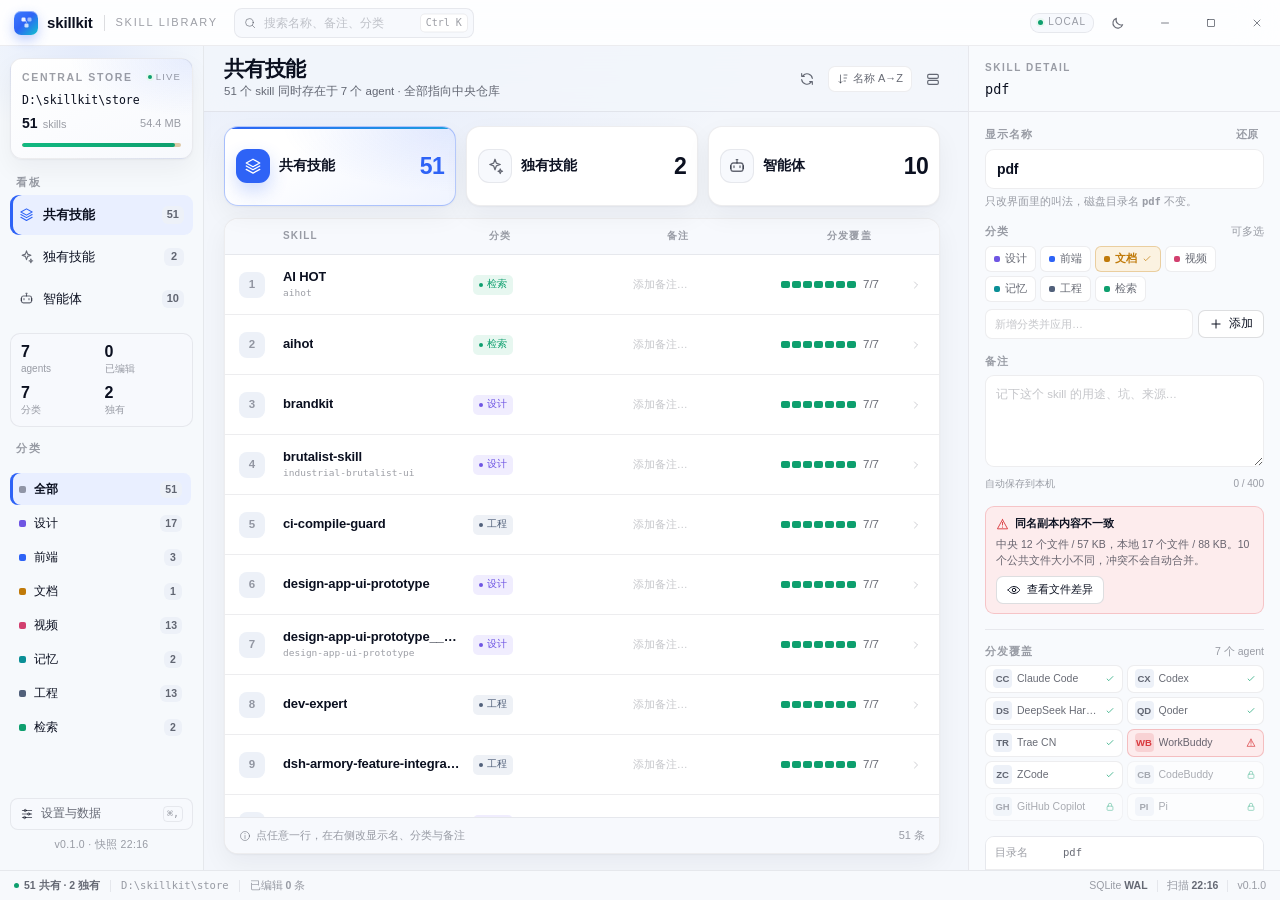
==== ui/index.html @ 488d6579 "feat: initial import of skillkit source (kit backend + ui frontend)" ====
<!doctype html>
<html lang="zh-CN">
<head>
<meta charset="utf-8">
<meta name="viewport" content="width=device-width, initial-scale=1">
<meta name="color-scheme" content="light dark">
<title>skillkit · Skill Library</title>
<script>
/* 桌面端 URL 会带 v=<资源 mtime>：样式和脚本都带上同一版本号，
   否则 WebView2 会继续使用缓存里的旧 app.js / styles.css。file:// 原型没有 v，按原路径加载。 */
(function () {
  var m = /[?&]v=([^&?]+)/.exec(location.search);
  var v = m ? '?v=' + m[1] : '';
  document.write('<link rel="stylesheet" href="styles.css' + v + '">');
})();
</script>
</head>
<body data-view="shared">

<div class="stage">
  <div class="window" id="app-window">
    <div class="grips" aria-hidden="true">
      <span class="grip g-n" data-resize="n"></span>
      <span class="grip g-s" data-resize="s"></span>
      <span class="grip g-e" data-resize="e"></span>
      <span class="grip g-w" data-resize="w"></span>
      <span class="grip g-ne" data-resize="ne"></span>
      <span class="grip g-nw" data-resize="nw"></span>
      <span class="grip g-se" data-resize="se"></span>
      <span class="grip g-sw" data-resize="sw"></span>
    </div>

    <!-- ==================================================== titlebar -->
    <header class="titlebar">
      <div class="brand">
        <div class="logo" aria-hidden="true">
          <svg viewBox="0 0 24 24">
            <rect x="4" y="4" width="6.5" height="6.5" rx="2" fill="#fff" fill-opacity=".92"></rect>
            <rect x="13.5" y="4" width="6.5" height="6.5" rx="2" fill="#fff" fill-opacity=".54"></rect>
            <rect x="8.75" y="13.5" width="6.5" height="6.5" rx="2" fill="#fff" fill-opacity=".76"></rect>
            <path d="M10.4 8.6 12 12.1" stroke="#fff" stroke-width="1.4" stroke-opacity=".8"></path>
          </svg>
        </div>
        <span class="wordmark">skillkit</span>
        <span class="brand-divider"></span>
        <span class="brand-sub">SKILL LIBRARY</span>
      </div>

      <div class="gsearch">
        <svg class="icon" aria-hidden="true"><use href="#i-search"></use></svg>
        <input id="gsearch" type="text" placeholder="搜索名称、备注、分类" autocomplete="off" spellcheck="false" aria-label="搜索 skill">
        <span class="kbd">Ctrl K</span>
      </div>

      <div class="title-actions">
        <span class="local-pill"><i></i>LOCAL</span>
        <button class="icon-btn" id="theme-toggle" title="切换深色模式" aria-label="切换深色模式">
          <svg class="icon" aria-hidden="true"><use href="#i-moon"></use></svg>
        </button>
        <div class="win-controls">
          <button class="win-btn" id="win-min" title="最小化" aria-label="最小化">
            <svg class="icon" aria-hidden="true"><use href="#i-minus"></use></svg>
          </button>
          <button class="win-btn" id="win-max" title="最大化" aria-label="最大化">
            <svg class="icon" aria-hidden="true"><use href="#i-maximize"></use></svg>
          </button>
          <button class="win-btn close" id="win-close" title="关闭" aria-label="关闭">
            <svg class="icon" aria-hidden="true"><use href="#i-x"></use></svg>
          </button>
        </div>
      </div>
    </header>

    <div class="progress" id="progress"><i></i></div>

    <!-- ==================================================== body -->
    <div class="app-body">

      <!-- ------------------------------------------------ sidebar -->
      <aside class="sidebar">
        <div class="store-card">
          <div class="store-top">
            <span class="eyebrow">Central Store</span>
            <span class="live"><i></i>LIVE</span>
          </div>
          <div class="store-path" id="store-path" title="D:\skillkit\store">D:\skillkit\store</div>
          <div class="store-meta">
            <span><b id="store-count">51</b> skills</span>
            <span id="store-size">54.4 MB</span>
          </div>
          <div class="health-track"><span id="store-health"></span></div>
        </div>

        <div>
          <div class="nav-label">看板</div>
          <nav class="nav" aria-label="看板切换">
            <button class="nav-item active" data-board="shared">
              <svg class="icon" aria-hidden="true"><use href="#i-layers"></use></svg>
              <span>共有技能</span>
              <span class="nav-badge" id="nav-shared">51</span>
            </button>
            <button class="nav-item" data-board="unique">
              <svg class="icon" aria-hidden="true"><use href="#i-sparkle"></use></svg>
              <span>独有技能</span>
              <span class="nav-badge" id="nav-unique">2</span>
            </button>
            <button class="nav-item" data-board="agents">
              <svg class="icon" aria-hidden="true"><use href="#i-bot"></use></svg>
              <span>智能体</span>
              <span class="nav-badge" id="nav-agents">7</span>
            </button>
          </nav>
        </div>

        <div class="side-stat" aria-label="库概览">
          <div><b id="stat-agents">7</b><span>agents</span></div>
          <div><b id="stat-edited">0</b><span>已编辑</span></div>
          <div><b id="stat-cats">7</b><span>分类</span></div>
          <div><b id="stat-unique">2</b><span>独有</span></div>
        </div>

        <div class="nav-label" style="margin-top:2px" id="side-cat-label">分类</div>
        <nav class="nav" id="side-cats" aria-label="分类筛选"></nav>

        <div class="sidebar-foot">
          <button class="settings-btn" id="open-settings">
            <svg class="icon" aria-hidden="true"><use href="#i-settings"></use></svg>
            <span>设置与数据</span>
            <kbd>⌘,</kbd>
          </button>
          <div class="version">v0.1.0 · 快照 <span id="ver-scan">22:16</span></div>
        </div>
      </aside>

      <!-- ------------------------------------------------ workspace -->
      <main class="workspace">
        <header class="topbar">
          <div class="topbar-title">
            <h1 id="page-title">共有技能</h1>
            <p id="page-sub">51 个 skill 同时存在于 7 个 agent · 全部指向中央仓库</p>
          </div>
          <div class="topbar-actions">
            <button class="icon-btn" id="refresh-btn" title="刷新：重新扫描中央仓库与 agent" aria-label="刷新数据">
              <svg class="icon" aria-hidden="true"><use href="#i-refresh"></use></svg>
            </button>
            <button class="sort-btn" id="sort-btn" title="切换排序">
              <svg class="icon" aria-hidden="true"><use href="#i-sort"></use></svg>
              <span id="sort-label">名称 A→Z</span>
            </button>
            <button class="icon-btn" id="density-btn" title="切换信息密度" aria-label="切换信息密度">
              <svg class="icon" aria-hidden="true"><use href="#i-rows"></use></svg>
            </button>
          </div>
        </header>

        <div class="content">

          <div class="boards" role="tablist" aria-label="技能看板">
            <button class="board-tab active" data-board="shared" role="tab" aria-selected="true">
              <span class="tab-icon"><svg class="icon" aria-hidden="true"><use href="#i-layers"></use></svg></span>
              <span class="tab-main">
                <span class="tab-title"><b>共有技能</b><em id="tab-shared-em">7 / 7 agents</em></span>
                <span class="tab-sub">所有本地 agent 都能用 · 由中央仓库统一分发</span>
              </span>
              <span class="tab-num" id="tab-shared-num">51</span>
            </button>
            <button class="board-tab" data-board="unique" role="tab" aria-selected="false">
              <span class="tab-icon"><svg class="icon" aria-hidden="true"><use href="#i-sparkle"></use></svg></span>
              <span class="tab-main">
                <span class="tab-title"><b>独有技能</b><em id="tab-unique-em">1 + 1 同名覆盖</em></span>
                <span class="tab-sub">只存在于某个 agent · 中央仓库没有或内容不同</span>
              </span>
              <span class="tab-num" id="tab-unique-num">2</span>
            </button>
            <button class="board-tab" data-board="agents" role="tab" aria-selected="false">
              <span class="tab-icon"><svg class="icon" aria-hidden="true"><use href="#i-bot"></use></svg></span>
              <span class="tab-main">
                <span class="tab-title"><b>智能体</b><em id="tab-agents-em">7 已连接</em></span>
                <span class="tab-sub">本机 agent 与 skills 目录的链接开关</span>
              </span>
              <span class="tab-num" id="tab-agents-num">7</span>
            </button>
          </div>

          <div class="list-card">
            <div class="list-head" id="list-head">
              <span></span>
              <span id="col-name">SKILL</span>
              <span id="col-mid">分类</span>
              <span id="col-right">备注</span>
              <span id="col-cover">分发覆盖</span>
              <span id="col-state"></span>
            </div>
            <div class="list-body" id="list-body"></div>
            <div class="empty" id="list-empty" hidden>
              <div class="empty-icon"><svg class="icon" aria-hidden="true"><use href="#i-search"></use></svg></div>
              <b id="empty-title">没有匹配的 skill</b>
              <span id="empty-sub">换个关键词，或把筛选切回“全部”</span>
              <button class="btn btn-sm" id="reset-filter-btn">清除筛选</button>
            </div>
            <div class="list-foot">
              <span class="hint">
                <svg class="icon" aria-hidden="true"><use href="#i-info"></use></svg>
                <span id="list-foot-hint">点任意一行，在右侧改显示名、分类与备注</span>
              </span>
              <span id="list-foot-count">51 条</span>
            </div>
          </div>

        </div>
      </main>

      <!-- ------------------------------------------------ inspector -->
      <aside class="inspector" aria-label="Skill 编辑面板">
        <div class="ins-head">
          <div class="ins-head-main">
            <span class="eyebrow">Skill Detail</span>
            <h2 id="ins-raw-name">—</h2>
          </div>
          <span class="save-state" id="save-state" hidden>
            <svg class="icon" aria-hidden="true"><use href="#i-check"></use></svg>
            <span>已保存</span>
          </span>
        </div>
        <div class="ins-body" id="ins-body"></div>
      </aside>

    </div>

    <!-- ==================================================== statusbar -->
    <footer class="statusbar">
      <span class="status-health"><i></i><b id="sb-health">51 共有 · 2 独有</b></span>
      <span class="status-sep"></span>
      <span class="status-path" id="sb-path">D:\skillkit\store</span>
      <span class="status-sep"></span>
      <span>已编辑 <b id="sb-edited">0</b> 条</span>
      <div class="status-right">
        <span>SQLite <b>WAL</b></span>
        <span class="status-sep"></span>
        <span>扫描 <b id="sb-scan">22:16</b></span>
        <span class="status-sep"></span>
        <span>v0.1.0</span>
      </div>
    </footer>

  </div>
</div>

<!-- ==================================================== modal / toast / tooltip -->
<div id="modal-root"></div>
<div class="toasts" id="toasts" aria-live="polite"></div>
<div class="tooltip" id="tooltip" role="tooltip"></div>

<!-- ==================================================== icon sprite -->
<svg class="sprite" xmlns="http://www.w3.org/2000/svg" aria-hidden="true" style="position:absolute;width:0;height:0;overflow:hidden">
  <symbol id="i-layers" viewBox="0 0 24 24"><path d="m12 3 9 5-9 5-9-5 9-5Z"></path><path d="m3 12 9 5 9-5M3 16.5l9 5 9-5"></path></symbol>
  <symbol id="i-sparkle" viewBox="0 0 24 24"><path d="M12 3l1.8 5.2L19 10l-5.2 1.8L12 17l-1.8-5.2L5 10l5.2-1.8Z"></path><path d="M19 16l.8 2.2L22 19l-2.2.8L19 22l-.8-2.2L16 19l2.2-.8Z"></path></symbol>
  <symbol id="i-search" viewBox="0 0 24 24"><circle cx="11" cy="11" r="6.5"></circle><path d="m16 16 4 4"></path></symbol>
  <symbol id="i-x" viewBox="0 0 24 24"><path d="m6 6 12 12M18 6 6 18"></path></symbol>
  <symbol id="i-minus" viewBox="0 0 24 24"><path d="M5 12h14"></path></symbol>
  <symbol id="i-maximize" viewBox="0 0 24 24"><rect x="5" y="5" width="14" height="14" rx="1"></rect></symbol>
  <symbol id="i-moon" viewBox="0 0 24 24"><path d="M19 14.5A7.5 7.5 0 0 1 9.5 5a7.5 7.5 0 1 0 9.5 9.5Z"></path></symbol>
  <symbol id="i-sun" viewBox="0 0 24 24"><circle cx="12" cy="12" r="4"></circle><path d="M12 2v2M12 20v2M4.9 4.9l1.4 1.4M17.7 17.7l1.4 1.4M2 12h2M20 12h2M4.9 19.1l1.4-1.4M17.7 6.3l1.4-1.4"></path></symbol>
  <symbol id="i-chevron-right" viewBox="0 0 24 24"><path d="m9 6 6 6-6 6"></path></symbol>
  <symbol id="i-chevron-down" viewBox="0 0 24 24"><path d="m6 9 6 6 6-6"></path></symbol>
  <symbol id="i-sort" viewBox="0 0 24 24"><path d="M7 4v16M4 17l3 3 3-3M14 4h6M14 10h5M14 16h3"></path></symbol>
  <symbol id="i-rows" viewBox="0 0 24 24"><rect x="4" y="5" width="16" height="6" rx="2"></rect><rect x="4" y="14" width="16" height="6" rx="2"></rect></symbol>
  <symbol id="i-copy" viewBox="0 0 24 24"><rect x="8" y="8" width="12" height="12" rx="2"></rect><path d="M16 8V6a2 2 0 0 0-2-2H6a2 2 0 0 0-2 2v8a2 2 0 0 0 2 2h2"></path></symbol>
  <symbol id="i-folder" viewBox="0 0 24 24"><path d="M3 7a2 2 0 0 1 2-2h4l2 2h8a2 2 0 0 1 2 2v9a2 2 0 0 1-2 2H5a2 2 0 0 1-2-2Z"></path></symbol>
  <symbol id="i-refresh" viewBox="0 0 24 24"><path d="M20 11a8 8 0 0 0-14-4"></path><path d="M4 13a8 8 0 0 0 14 4"></path><path d="M4 4v4h4M20 20v-4h-4"></path></symbol>
  <symbol id="i-pencil" viewBox="0 0 24 24"><path d="M15.5 4.5 19.5 8.5 8 20H4v-4L15.5 4.5Z"></path></symbol>
  <symbol id="i-tag" viewBox="0 0 24 24"><path d="M11 3H5a2 2 0 0 0-2 2v6l9 9 8-8-9-9Z"></path><circle cx="8" cy="8" r="1.3"></circle></symbol>
  <symbol id="i-note" viewBox="0 0 24 24"><path d="M6 3h9l5 5v13a1 1 0 0 1-1 1H6a1 1 0 0 1-1-1V4a1 1 0 0 1 1-1Z"></path><path d="M14 3v6h6M9 13h6M9 17h4"></path></symbol>
  <symbol id="i-check" viewBox="0 0 24 24"><path d="m5 12 4 4L19 6"></path></symbol>
  <symbol id="i-alert" viewBox="0 0 24 24"><path d="M12 3 2.6 20h18.8L12 3Z"></path><path d="M12 8v5M12 16.5v.6"></path></symbol>
  <symbol id="i-external" viewBox="0 0 24 24"><path d="M14 4h6v6M20 4l-8 8"></path><path d="M18 14v4a2 2 0 0 1-2 2H6a2 2 0 0 1-2-2V8a2 2 0 0 1 2-2h4"></path></symbol>
  <symbol id="i-trash" viewBox="0 0 24 24"><path d="M4 7h16M9 7V5h6v2M6 7l1 13h10l1-13"></path><path d="M9 11v5M15 11v5"></path></symbol>
  <symbol id="i-settings" viewBox="0 0 24 24"><path d="M4 6h16M4 12h16M4 18h16"></path><circle cx="9" cy="6" r="2"></circle><circle cx="15" cy="12" r="2"></circle><circle cx="8" cy="18" r="2"></circle></symbol>
  <symbol id="i-info" viewBox="0 0 24 24"><circle cx="12" cy="12" r="9"></circle><path d="M12 11v6M12 7v.5"></path></symbol>
  <symbol id="i-plus" viewBox="0 0 24 24"><path d="M12 5v14M5 12h14"></path></symbol>
  <symbol id="i-database" viewBox="0 0 24 24"><ellipse cx="12" cy="5" rx="8" ry="3"></ellipse><path d="M4 5v6c0 1.7 3.6 3 8 3s8-1.3 8-3V5"></path><path d="M4 11v6c0 1.7 3.6 3 8 3s8-1.3 8-3v-6"></path></symbol>
  <symbol id="i-link" viewBox="0 0 24 24"><path d="M10 13a5 5 0 0 0 7.1 0l2-2a5 5 0 0 0-7.1-7.1L11 5"></path><path d="M14 11a5 5 0 0 0-7.1 0l-2 2a5 5 0 0 0 7.1 7.1L13 19"></path></symbol>
  <symbol id="i-lock" viewBox="0 0 24 24"><rect x="5" y="10" width="14" height="10" rx="2"></rect><path d="M8 10V7a4 4 0 0 1 8 0v3"></path></symbol>
  <symbol id="i-download" viewBox="0 0 24 24"><path d="M12 3v12M7 10l5 5 5-5"></path><path d="M4 21h16"></path></symbol>
  <symbol id="i-upload" viewBox="0 0 24 24"><path d="M12 17V5M7 10l5-5 5 5"></path><path d="M4 21h16"></path></symbol>
  <symbol id="i-eye" viewBox="0 0 24 24"><path d="M2 12s3.5-6 10-6 10 6 10 6-3.5 6-10 6S2 12 2 12Z"></path><circle cx="12" cy="12" r="3"></circle></symbol>
  <symbol id="i-shield" viewBox="0 0 24 24"><path d="M12 3 4 6v6c0 5 3.4 8 8 9 4.6-1 8-4 8-9V6Z"></path><path d="m9 12 2 2 4-4"></path></symbol>
  <symbol id="i-grid" viewBox="0 0 24 24"><rect x="3" y="3" width="7" height="7" rx="2"></rect><rect x="14" y="3" width="7" height="7" rx="2"></rect><rect x="3" y="14" width="7" height="7" rx="2"></rect><rect x="14" y="14" width="7" height="7" rx="2"></rect></symbol>
  <symbol id="i-bot" viewBox="0 0 24 24"><rect x="4" y="8" width="16" height="11" rx="3"></rect><path d="M12 8V5M11 3.6h2M8 12v2M16 12v2M3.5 11.5v4M20.5 11.5v4"></path></symbol>
</svg>

<script>
/* 与 head 中的样式版本号保持一致，避免 WebView2 复用缓存的旧脚本。 */
(function () {
  var m = /[?&]v=([^&?]+)/.exec(location.search);
  var v = m ? '?v=' + m[1] : '';
  ['bridge.js', 'data.js', 'app.js'].forEach(function (name) {
    document.write('<script src="' + name + v + '"><\/script>');
  });
})();
</script>
</body>
</html>
---- ui/styles.css ----
/* ============================================================
   skillkit · Skill Library
   Desktop UI prototype · 1440 × 900 design canvas
   两个看板（共有 / 独有）+ 右侧编辑检查器
   Tokens follow an 8pt grid; every color is tokenized.
   ============================================================ */

:root {
  --font: "Segoe UI Variable Text", "Segoe UI", "Microsoft YaHei UI", "Noto Sans SC", sans-serif;
  --display: "Bahnschrift", "Segoe UI Variable Display", "Segoe UI", "Microsoft YaHei UI", sans-serif;
  --mono: "Cascadia Mono", "Consolas", "SFMono-Regular", monospace;

  --sidebar-w: 216px;
  --inspector-w: 344px;
  --titlebar-h: 46px;
  --topbar-h: 66px;
  --statusbar-h: 30px;
  --page-pad: 20px;
  --row-h: 60px;

  --bg: #f3f6fb;
  --surface: #ffffff;
  --surface-2: #f7f9fd;
  --surface-3: #edf1f8;
  --ink: #0b1020;
  --ink-2: rgba(11, 16, 32, 0.62);
  --ink-3: rgba(11, 16, 32, 0.40);
  --ink-4: rgba(11, 16, 32, 0.24);
  --line: rgba(14, 22, 40, 0.075);
  --line-strong: rgba(14, 22, 40, 0.14);

  --accent: #2e63f6;
  --accent-soft: #e9efff;
  --accent-ink: #1b3fc0;
  --success: #0e9f6e;
  --success-soft: #e7f7f0;
  --warning: #c07a09;
  --warning-soft: #fbf2e1;
  --danger: #d93a3f;
  --danger-soft: #fdeced;
  --violet: #6f56e3;
  --violet-soft: #f0edfe;
  --rose: #d2406f;
  --rose-soft: #fdecf2;
  --teal: #0a8f96;
  --teal-soft: #e6f6f6;
  --slate: #51607a;
  --slate-soft: #eef1f6;

  --shadow-1: 0 1px 2px rgba(10, 16, 30, 0.04), 0 10px 26px rgba(10, 16, 30, 0.05);
  --shadow-2: 0 2px 6px rgba(10, 16, 30, 0.06), 0 20px 44px rgba(10, 16, 30, 0.10);
  --shadow-3: 0 30px 90px rgba(4, 8, 18, 0.30);

  --ease: cubic-bezier(0.2, 0, 0, 1);
  --spring: cubic-bezier(0.34, 1.56, 0.64, 1);
  --fast: 120ms;
  --base: 180ms;
  --slow: 300ms;
}

body.dark {
  --bg: #080b12;
  --surface: #111722;
  --surface-2: #151d2a;
  --surface-3: #1d2635;
  --ink: #ffffff;
  --ink-2: rgba(255, 255, 255, 0.64);
  --ink-3: rgba(255, 255, 255, 0.42);
  --ink-4: rgba(255, 255, 255, 0.24);
  --line: rgba(255, 255, 255, 0.075);
  --line-strong: rgba(255, 255, 255, 0.15);

  --accent: #7c9dff;
  --accent-soft: rgba(78, 116, 255, 0.16);
  --accent-ink: #b9c9ff;
  --success: #3dd68c;
  --success-soft: rgba(61, 214, 140, 0.13);
  --warning: #f4b740;
  --warning-soft: rgba(244, 183, 64, 0.13);
  --danger: #ff6b6b;
  --danger-soft: rgba(255, 107, 107, 0.14);
  --violet: #a78bfa;
  --violet-soft: rgba(167, 139, 250, 0.14);
  --rose: #ff7aa6;
  --rose-soft: rgba(255, 122, 166, 0.14);
  --teal: #46d4d8;
  --teal-soft: rgba(70, 212, 216, 0.13);
  --slate: #9fb0c9;
  --slate-soft: rgba(159, 176, 201, 0.13);

  --shadow-1: 0 1px 2px rgba(0, 0, 0, 0.24), 0 10px 26px rgba(0, 0, 0, 0.28);
  --shadow-2: 0 2px 6px rgba(0, 0, 0, 0.28), 0 20px 44px rgba(0, 0, 0, 0.34);
  --shadow-3: 0 30px 90px rgba(0, 0, 0, 0.55);
}

/* ---------------------------------------------------------- reset */
*,
*::before,
*::after { box-sizing: border-box; }

html,
body { height: 100%; }

body {
  margin: 0;
  background: #080c14;
  color: var(--ink);
  font-family: var(--font);
  font-size: 13px;
  line-height: 1.45;
  -webkit-font-smoothing: antialiased;
  text-rendering: optimizeLegibility;
}

button,
input,
textarea,
select { font: inherit; color: inherit; }

[hidden] { display: none !important; }

button { border: 0; background: none; cursor: pointer; }
button:disabled { cursor: not-allowed; opacity: 0.45; }
input::placeholder,
textarea::placeholder { color: var(--ink-4); }
textarea { resize: vertical; }
svg { flex: none; }
::selection { background: color-mix(in srgb, var(--accent) 26%, transparent); }

:focus-visible {
  outline: 2px solid color-mix(in srgb, var(--accent) 55%, transparent);
  outline-offset: 2px;
}

/* ---------------------------------------------------------- stage */
.stage {
  min-height: 100vh;
  display: grid;
  place-items: center;
  padding: 24px;
  position: relative;
  overflow: hidden;
  background:
    radial-gradient(1100px 720px at 16% 0%, #22375c 0%, transparent 58%),
    radial-gradient(900px 700px at 94% 100%, #0a3742 0%, transparent 56%),
    linear-gradient(145deg, #090d17 0%, #06080e 100%);
}

.stage::before {
  content: "";
  position: absolute;
  inset: 0;
  pointer-events: none;
  opacity: 0.24;
  background-image:
    linear-gradient(rgba(255, 255, 255, 0.035) 1px, transparent 1px),
    linear-gradient(90deg, rgba(255, 255, 255, 0.035) 1px, transparent 1px);
  background-size: 48px 48px;
  mask-image: radial-gradient(70% 70% at 50% 45%, #000 0%, transparent 100%);
}

.window {
  width: min(1440px, calc(100vw - 48px));
  height: min(900px, calc(100vh - 48px));
  min-width: 1180px;
  min-height: 720px;
  display: flex;
  flex-direction: column;
  position: relative;
  overflow: hidden;
  border-radius: 16px;
  background: var(--bg);
  color: var(--ink);
  box-shadow:
    0 0 0 1px rgba(255, 255, 255, 0.09),
    0 2px 0 rgba(255, 255, 255, 0.04) inset,
    0 44px 120px rgba(0, 0, 0, 0.58);
}

@media (max-width: 1500px), (max-height: 960px) {
  .stage { padding: 0; }
  .window { width: 100vw; height: 100vh; min-width: 0; min-height: 0; border-radius: 0; }
}

/* 桌面端（pywebview）：窗口本身即内容区，最大化时也不出现展示用的深色舞台边 */
body.desktop .stage { padding: 0; }
body.desktop .window {
  width: 100vw; height: 100vh; min-width: 0; min-height: 0;
  border-radius: 0; box-shadow: none;
}

/* 无边框窗口的四边/四角缩放手柄（只在桌面端显示） */
.grips { position: absolute; inset: 0; z-index: 90; pointer-events: none; display: none; }
body.desktop .grips { display: block; }
.grip { position: absolute; pointer-events: auto; touch-action: none; }
body.resizing, body.resizing * { user-select: none; -webkit-user-select: none; }
body.moving, body.moving * { user-select: none; -webkit-user-select: none; }
.grip.g-n { top: 0; left: 12px; right: 12px; height: 5px; cursor: ns-resize; }
.grip.g-s { bottom: 0; left: 12px; right: 12px; height: 5px; cursor: ns-resize; }
.grip.g-e { top: 12px; bottom: 12px; right: 0; width: 5px; cursor: ew-resize; }
.grip.g-w { top: 12px; bottom: 12px; left: 0; width: 5px; cursor: ew-resize; }
.grip.g-ne { top: 0; right: 0; width: 13px; height: 13px; cursor: nesw-resize; }
.grip.g-nw { top: 0; left: 0; width: 13px; height: 13px; cursor: nwse-resize; }
.grip.g-se { bottom: 0; right: 0; width: 13px; height: 13px; cursor: nwse-resize; }
.grip.g-sw { bottom: 0; left: 0; width: 13px; height: 13px; cursor: nesw-resize; }

/* ---------------------------------------------------------- titlebar */
.titlebar {
  height: var(--titlebar-h);
  flex: 0 0 var(--titlebar-h);
  display: flex;
  align-items: center;
  padding-left: 14px;
  position: relative;
  z-index: 30;
  background: color-mix(in srgb, var(--surface) 86%, transparent);
  border-bottom: 1px solid var(--line);
  backdrop-filter: blur(20px) saturate(140%);
  /* 触屏手指按住标题栏时不要被浏览器当成滚动手势，否则 pointermove 会被 cancel */
  touch-action: none;
}

.brand { display: flex; align-items: center; gap: 9px; min-width: 0; }

.logo {
  width: 24px;
  height: 24px;
  border-radius: 7px;
  display: grid;
  place-items: center;
  background: linear-gradient(135deg, #3d7bff 0%, #2e63f6 46%, #12c2cf 100%);
  box-shadow: 0 5px 12px rgba(46, 99, 246, 0.30), inset 0 1px 0 rgba(255, 255, 255, 0.42);
}

.logo svg { width: 15px; height: 15px; }

.wordmark {
  font-family: var(--display);
  font-size: 15px;
  font-weight: 600;
  letter-spacing: -0.01em;
}

.brand-divider { width: 1px; height: 16px; background: var(--line-strong); margin: 0 2px; }

.brand-sub {
  font-size: 11px;
  letter-spacing: 0.16em;
  color: var(--ink-3);
  white-space: nowrap;
}

.gsearch {
  position: relative;
  width: 300px;
  height: 30px;
  flex: 0 0 300px;
  margin: 0 16px;
}

.gsearch > svg {
  position: absolute;
  left: 9px;
  top: 50%;
  width: 14px;
  height: 14px;
  transform: translateY(-50%);
  color: var(--ink-3);
  pointer-events: none;
}

.gsearch input {
  width: 100%;
  height: 100%;
  padding: 0 44px 0 29px;
  border-radius: 8px;
  border: 1px solid var(--line);
  background: var(--surface-2);
  color: var(--ink);
  font-size: 12px;
  outline: none;
  transition: border-color var(--fast), background var(--fast), box-shadow var(--fast);
}

.gsearch input:focus {
  border-color: color-mix(in srgb, var(--accent) 46%, transparent);
  background: var(--surface);
  box-shadow: 0 0 0 3px color-mix(in srgb, var(--accent) 12%, transparent);
}

.gsearch .kbd {
  position: absolute;
  right: 6px;
  top: 50%;
  transform: translateY(-50%);
  height: 19px;
  padding: 0 5px;
  border-radius: 5px;
  border: 1px solid var(--line);
  background: var(--surface);
  color: var(--ink-3);
  font-family: var(--mono);
  font-size: 10px;
  display: flex;
  align-items: center;
  pointer-events: none;
}

.title-actions { margin-left: auto; display: flex; align-items: center; gap: 3px; height: 100%; }

.local-pill {
  height: 20px;
  padding: 0 7px;
  display: flex;
  align-items: center;
  gap: 5px;
  border-radius: 9px;
  border: 1px solid var(--line);
  background: var(--surface-2);
  color: var(--ink-3);
  font-size: 10px;
  letter-spacing: 0.10em;
  margin-right: 6px;
}

.local-pill i {
  width: 5px;
  height: 5px;
  border-radius: 50%;
  background: var(--success);
  box-shadow: 0 0 0 2px var(--success-soft);
}

.win-controls { display: flex; height: var(--titlebar-h); margin-left: 6px; }
/* 桌面端：三键盖在缩放手柄之上，避免点关闭按钮时误触右上角缩放 */
body.desktop .titlebar .win-controls { position: relative; z-index: 100; }

.win-btn {
  width: 46px;
  height: var(--titlebar-h);
  display: grid;
  place-items: center;
  color: var(--ink-2);
  transition: background var(--fast), color var(--fast);
}

.win-btn:hover { background: var(--surface-3); color: var(--ink); }
.win-btn.close:hover { background: #e5484d; color: #fff; }
.win-btn svg { width: 12px; height: 12px; }

/* 标题栏整条可拖（前端 pointer 事件实现）；拖动中禁止选中文字 */
body.moving,
body.moving * { user-select: none; -webkit-user-select: none; }

/* ---------------------------------------------------------- primitives */
.icon { width: 16px; height: 16px; fill: none; stroke: currentColor; stroke-width: 1.7; stroke-linecap: round; stroke-linejoin: round; }

.icon-btn {
  width: 30px;
  height: 30px;
  border-radius: 8px;
  border: 1px solid transparent;
  display: grid;
  place-items: center;
  color: var(--ink-2);
  transition: background var(--fast), color var(--fast), border-color var(--fast), transform var(--fast);
}

.icon-btn:hover { background: var(--surface-2); color: var(--ink); border-color: var(--line); }
.icon-btn:active { transform: scale(0.95); }

/* 刷新按钮忙碌态：图标旋转、忽略重复点击；关闭动效时只保留禁用观感 */
.icon-btn.is-busy { pointer-events: none; color: var(--ink-3); }
.icon-btn.is-busy .icon { animation: sk-spin 0.9s linear infinite; }
@keyframes sk-spin { to { transform: rotate(360deg); } }
body.reduce-motion .icon-btn.is-busy .icon { animation: none; }

.btn {
  height: 32px;
  padding: 0 12px;
  border-radius: 8px;
  border: 1px solid var(--line-strong);
  background: var(--surface);
  color: var(--ink);
  font-size: 12px;
  font-weight: 550;
  display: inline-flex;
  align-items: center;
  justify-content: center;
  gap: 6px;
  white-space: nowrap;
  transition: background var(--fast), border-color var(--fast), transform var(--fast), box-shadow var(--fast);
}

.btn:hover { background: var(--surface-2); border-color: color-mix(in srgb, var(--ink) 18%, transparent); transform: translateY(-1px); }
.btn:active { transform: translateY(0) scale(0.985); }
.btn .icon { width: 14px; height: 14px; }
.btn-sm { height: 28px; padding: 0 10px; font-size: 11.5px; border-radius: 7px; }

.btn-primary {
  border-color: transparent;
  color: #fff;
  background: linear-gradient(180deg, #3d74ff 0%, #2e63f6 100%);
  box-shadow: 0 6px 16px rgba(46, 99, 246, 0.22), inset 0 1px 0 rgba(255, 255, 255, 0.22);
}

.btn-primary:hover { filter: brightness(1.05); border-color: transparent; background: linear-gradient(180deg, #4a7dff 0%, #2e63f6 100%); }

.btn-danger {
  border-color: transparent;
  color: #fff;
  background: linear-gradient(180deg, #e55457 0%, #d93a3f 100%);
  box-shadow: 0 6px 16px rgba(217, 58, 63, 0.2), inset 0 1px 0 rgba(255, 255, 255, 0.2);
}

.btn-danger:hover { filter: brightness(1.05); border-color: transparent; background: linear-gradient(180deg, #ec6366 0%, #d93a3f 100%); }

.btn-ghost { background: transparent; border-color: transparent; color: var(--ink-2); }
.btn-ghost:hover { background: var(--surface-2); color: var(--ink); border-color: transparent; }

.link-btn {
  padding: 0;
  color: var(--ink-2);
  font-size: 11.5px;
  font-weight: 550;
  display: inline-flex;
  align-items: center;
  gap: 3px;
  white-space: nowrap;
}

.link-btn:hover { color: var(--accent); }
.link-btn .icon { width: 12px; height: 12px; }

.card {
  border-radius: 14px;
  border: 1px solid var(--line);
  background: var(--surface);
  box-shadow: var(--shadow-1);
}

.eyebrow {
  font-size: 10.5px;
  line-height: 1;
  letter-spacing: 0.16em;
  color: var(--ink-3);
  font-weight: 600;
  text-transform: uppercase;
}

/* ---------------------------------------------------------- app body */
.app-body { flex: 1; min-height: 0; display: flex; }

/* ---------------------------------------------------------- sidebar */
.sidebar {
  width: var(--sidebar-w);
  flex: 0 0 var(--sidebar-w);
  min-height: 0;
  display: flex;
  flex-direction: column;
  gap: 12px;
  padding: 12px 10px 16px;
  border-right: 1px solid var(--line);
  background: color-mix(in srgb, var(--bg) 72%, var(--surface));
  position: relative;
}

.sidebar::before {
  content: "";
  position: absolute;
  inset: 0 0 auto 0;
  height: 190px;
  pointer-events: none;
  background: radial-gradient(200px 130px at 42% 0%, color-mix(in srgb, var(--accent) 9%, transparent), transparent 72%);
}

.store-card {
  position: relative;
  padding: 11px;
  border-radius: 12px;
  border: 1px solid var(--line);
  background:
    radial-gradient(170px 80px at 100% 0%, color-mix(in srgb, var(--accent) 10%, transparent), transparent 72%),
    linear-gradient(155deg, var(--surface), var(--surface-2));
  box-shadow: var(--shadow-1);
}

.store-top { display: flex; align-items: center; justify-content: space-between; gap: 8px; }

.live {
  display: flex;
  align-items: center;
  gap: 4px;
  font-size: 9.5px;
  letter-spacing: 0.12em;
  color: var(--ink-3);
}

.live i { width: 4px; height: 4px; border-radius: 50%; background: var(--success); box-shadow: 0 0 0 2px var(--success-soft); }

.store-path {
  margin-top: 8px;
  font-family: var(--mono);
  font-size: 11.5px;
  white-space: nowrap;
  overflow: hidden;
  text-overflow: ellipsis;
}

.store-meta {
  display: flex;
  align-items: center;
  justify-content: space-between;
  margin-top: 5px;
  font-size: 11px;
  color: var(--ink-3);
}

.store-meta b { font-family: var(--display); font-size: 14px; color: var(--ink); font-weight: 600; margin-right: 2px; }

.health-track {
  height: 4px;
  margin-top: 9px;
  border-radius: 2px;
  overflow: hidden;
  background: color-mix(in srgb, var(--warning) 34%, var(--surface-3));
}

.health-track span {
  display: block;
  height: 100%;
  width: 98%;
  border-radius: 2px;
  background: linear-gradient(90deg, #12b981, #0e9f6e);
  transition: width var(--slow) var(--ease);
}

.nav-label {
  margin: 4px 6px 5px;
  font-size: 10.5px;
  letter-spacing: 0.15em;
  color: var(--ink-3);
  font-weight: 600;
  text-transform: uppercase;
}

.nav { display: flex; flex-direction: column; gap: 2px; }

.nav-item {
  height: 40px;
  width: 100%;
  display: flex;
  align-items: center;
  gap: 9px;
  padding: 0 9px;
  border-radius: 9px;
  color: var(--ink);
  font-size: 12.5px;
  font-weight: 500;
  text-align: left;
  position: relative;
  transition: background var(--fast), box-shadow var(--fast), transform var(--fast);
}

.nav-item .icon { width: 15px; height: 15px; color: var(--ink-2); }
.nav-item:hover { background: var(--surface-2); }
.nav-item.active { background: var(--accent-soft); font-weight: 600; box-shadow: inset 3px 0 0 var(--accent); }
.nav-item.active .icon { color: var(--accent); }
.nav-item:active { transform: scale(0.985); }

.nav-badge {
  margin-left: auto;
  min-width: 20px;
  height: 18px;
  padding: 0 5px;
  border-radius: 6px;
  background: var(--surface-3);
  color: var(--ink-2);
  font-family: var(--display);
  font-size: 11px;
  font-weight: 600;
  display: grid;
  place-items: center;
}

.nav-badge.danger { background: var(--danger-soft); color: var(--danger); }

.nav-item.cat-nav { height: 32px; font-size: 12px; gap: 8px; padding: 0 9px; border-radius: 8px; }
.nav-item.cat-nav .nav-badge { height: 17px; min-width: 18px; font-size: 10.5px; }

/* 分类导航独立滚动：窗口矮时不再把底部设置按钮和版本号挤出可视区 */
#side-cats {
  flex: 1 1 auto;
  min-height: 0;
  overflow-y: auto;
  overflow-x: hidden;
  padding-right: 2px;
  scrollbar-width: thin;
  scrollbar-color: var(--surface-3) transparent;
}
#side-cats::-webkit-scrollbar { width: 4px; }
#side-cats::-webkit-scrollbar-thumb { background: var(--surface-3); border-radius: 2px; }
#side-cats::-webkit-scrollbar-track { background: transparent; }

.catdot { width: 7px; height: 7px; border-radius: 2px; background: var(--c, var(--ink-3)); flex: none; }

.nav-sep { height: 1px; background: var(--line); margin: 6px 4px; }

.side-stat {
  margin-top: 2px;
  padding: 9px 10px;
  border-radius: 10px;
  border: 1px solid var(--line);
  background: var(--surface-2);
  display: grid;
  grid-template-columns: 1fr 1fr;
  gap: 8px 6px;
}

.side-stat div { min-width: 0; }
.side-stat b { display: block; font-family: var(--display); font-size: 16px; line-height: 1.1; font-weight: 600; letter-spacing: -0.02em; }
.side-stat span { display: block; margin-top: 1px; font-size: 10px; color: var(--ink-3); white-space: nowrap; }

.sidebar-foot { margin-top: auto; flex: none; display: flex; flex-direction: column; gap: 7px; padding-bottom: 2px; }

.settings-btn {
  height: 32px;
  padding: 0 9px;
  border-radius: 8px;
  border: 1px solid var(--line);
  background: var(--surface-2);
  display: flex;
  align-items: center;
  gap: 7px;
  font-size: 12px;
  color: var(--ink-2);
  transition: background var(--fast), color var(--fast);
}

.settings-btn:hover { background: var(--surface-3); color: var(--ink); }
.settings-btn .icon { width: 14px; height: 14px; }
.settings-btn kbd {
  margin-left: auto;
  font-family: var(--mono);
  font-size: 10px;
  color: var(--ink-3);
  border: 1px solid var(--line);
  border-radius: 4px;
  padding: 0 3px;
}

.version { font-size: 10.5px; color: var(--ink-3); text-align: center; letter-spacing: 0.03em; }

/* ---------------------------------------------------------- workspace */
.workspace { flex: 1; min-width: 0; min-height: 0; display: flex; flex-direction: column; position: relative; }

.workspace::before {
  content: "";
  position: absolute;
  inset: 0;
  pointer-events: none;
  background: radial-gradient(560px 240px at 20% 0%, color-mix(in srgb, var(--accent) 7%, transparent), transparent 72%);
}

.topbar {
  height: var(--topbar-h);
  flex: 0 0 var(--topbar-h);
  display: flex;
  align-items: center;
  justify-content: space-between;
  gap: 16px;
  padding: 0 var(--page-pad);
  border-bottom: 1px solid var(--line);
  background: color-mix(in srgb, var(--bg) 86%, transparent);
  backdrop-filter: blur(14px);
  position: relative;
  z-index: 5;
}

.topbar-title { min-width: 0; }
.topbar-title h1 {
  margin: 0;
  font-family: var(--display);
  font-size: 21px;
  line-height: 1.12;
  letter-spacing: -0.025em;
  font-weight: 600;
  white-space: nowrap;
}
.topbar-title p {
  margin: 3px 0 0;
  font-size: 11.5px;
  color: var(--ink-2);
  white-space: nowrap;
  overflow: hidden;
  text-overflow: ellipsis;
}

.topbar-actions { display: flex; align-items: center; gap: 6px; flex: none; }

.content {
  flex: 1;
  min-height: 0;
  overflow: auto;
  padding: 14px var(--page-pad) 16px;
  position: relative;
  scrollbar-gutter: stable;
}

body[data-view="shared"] .content,
body[data-view="unique"] .content,
body[data-view="agents"] .content { overflow: hidden; display: flex; flex-direction: column; }

/* ---------------------------------------------------------- board tabs */
.boards {
  display: grid;
  grid-template-columns: repeat(3, minmax(0, 1fr));
  gap: 10px;
  flex: none;
  margin-bottom: 12px;
}

.board-tab {
  height: 80px;
  padding: 0 14px;
  border-radius: 14px;
  border: 1px solid var(--line);
  background: var(--surface);
  box-shadow: var(--shadow-1);
  display: flex;
  align-items: center;
  gap: 12px;
  position: relative;
  overflow: hidden;
  text-align: left;
  transition: border-color var(--base), box-shadow var(--base), transform var(--base), background var(--base);
}

.board-tab::after {
  content: "";
  position: absolute;
  inset: 0 0 auto 0;
  height: 2px;
  background: transparent;
  transition: background var(--base);
}

.board-tab:hover { transform: translateY(-1px); box-shadow: var(--shadow-2); border-color: var(--line-strong); }

.board-tab.active {
  border-color: color-mix(in srgb, var(--accent) 34%, transparent);
  background:
    radial-gradient(240px 90px at 100% 0%, color-mix(in srgb, var(--accent) 12%, transparent), transparent 72%),
    linear-gradient(150deg, var(--surface) 30%, color-mix(in srgb, var(--accent-soft) 70%, var(--surface)) 100%);
}

.board-tab.active::after { background: linear-gradient(90deg, var(--accent), color-mix(in srgb, #12c2cf 62%, var(--accent))); }

.tab-icon {
  width: 40px;
  height: 40px;
  border-radius: 11px;
  display: grid;
  place-items: center;
  background: var(--surface-2);
  color: var(--ink-2);
  border: 1px solid var(--line);
  flex: none;
  transition: background var(--base), color var(--base), border-color var(--base);
}

.tab-icon .icon { width: 18px; height: 18px; }
.board-tab.active .tab-icon { background: var(--accent); color: #fff; border-color: transparent; box-shadow: 0 8px 18px rgba(46, 99, 246, 0.24); }
.board-tab[data-board="unique"].active .tab-icon { background: var(--violet); box-shadow: 0 8px 18px rgba(111, 86, 227, 0.22); }
.board-tab[data-board="unique"]::after { background: transparent; }
.board-tab[data-board="unique"].active { border-color: color-mix(in srgb, var(--violet) 32%, transparent); background: linear-gradient(150deg, var(--surface) 30%, color-mix(in srgb, var(--violet-soft) 80%, var(--surface)) 100%); }
.board-tab[data-board="unique"].active::after { background: linear-gradient(90deg, var(--violet), color-mix(in srgb, var(--rose) 40%, var(--violet))); }
.board-tab[data-board="agents"]::after { background: transparent; }
.board-tab[data-board="agents"].active { border-color: color-mix(in srgb, var(--teal) 34%, transparent); background: linear-gradient(150deg, var(--surface) 30%, color-mix(in srgb, var(--teal-soft) 80%, var(--surface)) 100%); }
.board-tab[data-board="agents"].active::after { background: linear-gradient(90deg, var(--teal), color-mix(in srgb, var(--success) 46%, var(--teal))); }
.board-tab[data-board="agents"].active .tab-icon { background: var(--teal); box-shadow: 0 8px 18px rgba(10, 143, 150, 0.24); }
.board-tab[data-board="agents"].active .tab-num { color: var(--teal); }

.tab-main { min-width: 0; flex: 1; }
.tab-title { display: flex; align-items: baseline; gap: 7px; }
.tab-title b { font-size: 13.5px; font-weight: 600; letter-spacing: -0.01em; }
.tab-title em {
  font-family: var(--display);
  font-size: 11.5px;
  font-style: normal;
  color: var(--ink-3);
  letter-spacing: 0;
}
.tab-sub { display: block; margin-top: 3px; font-size: 11px; color: var(--ink-3); white-space: nowrap; overflow: hidden; text-overflow: ellipsis; }

.tab-num {
  font-family: var(--display);
  font-size: 26px;
  line-height: 1;
  font-weight: 600;
  letter-spacing: -0.03em;
  color: var(--ink);
  flex: none;
}
.board-tab.active .tab-num { color: var(--accent); }
.board-tab[data-board="unique"].active .tab-num { color: var(--violet); }

/* ---------------------------------------------------------- misc text */
.count-text { font-size: 11px; color: var(--ink-3); white-space: nowrap; }

.sort-btn {
  height: 26px;
  padding: 0 8px;
  border-radius: 7px;
  border: 1px solid var(--line);
  background: var(--surface);
  color: var(--ink-2);
  font-size: 11px;
  display: inline-flex;
  align-items: center;
  gap: 4px;
}

.sort-btn:hover { background: var(--surface-2); color: var(--ink); }
.sort-btn .icon { width: 12px; height: 12px; }

/* ---------------------------------------------------------- list */
.list-card {
  flex: 1;
  min-height: 0;
  border-radius: 14px;
  border: 1px solid var(--line);
  background: var(--surface);
  box-shadow: var(--shadow-1);
  display: flex;
  flex-direction: column;
  overflow: hidden;
}

.list-head,
.row {
  display: grid;
  grid-template-columns: 34px minmax(196px, 1.3fr) 168px minmax(150px, 1fr) 132px 18px;
  align-items: center;
  gap: 10px;
  padding: 0 14px;
}

.list-head {
  height: 36px;
  flex: none;
  border-bottom: 1px solid var(--line);
  background: var(--surface-2);
  font-size: 10px;
  letter-spacing: 0.12em;
  color: var(--ink-3);
  font-weight: 600;
  text-transform: uppercase;
}

.list-body { flex: 1; min-height: 0; overflow: auto; }

.row {
  height: var(--row-h);
  border-bottom: 1px solid var(--line);
  position: relative;
  cursor: pointer;
  transition: background var(--fast);
}

.row::before {
  content: "";
  position: absolute;
  left: 0;
  top: 0;
  bottom: 0;
  width: 2px;
  background: transparent;
  transition: background var(--fast);
}

.row:hover { background: var(--surface-2); }
.row.is-selected { background: color-mix(in srgb, var(--accent) 6%, var(--surface)); }
.row.is-selected::before { background: var(--accent); }
.row.is-conflict::before { background: var(--danger); }
.row.is-conflict.is-selected { background: color-mix(in srgb, var(--danger) 7%, var(--surface)); }

/* 独有技能看板：按 agent 分组的分割线（组头 + 通栏细线）。
   sticky 挂在列表顶部，滚动时当前 agent 名保持可见 */
.agent-divider {
  position: sticky;
  top: 0;
  z-index: 2;
  display: flex;
  align-items: center;
  gap: 8px;
  height: 32px;
  padding: 0 14px;
  background: var(--surface-2);
  border-bottom: 1px solid var(--line);
}

.agent-divider .ad-mark {
  flex: none;
  width: 18px;
  height: 18px;
  border-radius: 6px;
  background: var(--surface-3);
  color: var(--ink-2);
  font-family: var(--display);
  font-size: 9px;
  font-weight: 600;
  display: grid;
  place-items: center;
  text-transform: uppercase;
}

.agent-divider .ad-name { flex: none; font-size: 11.5px; font-weight: 700; color: var(--ink-2); }
.agent-divider .ad-count { flex: none; font-family: var(--mono); font-size: 9.5px; color: var(--ink-3); }
.agent-divider .ad-line { flex: 1; height: 1px; background: var(--line); }

body.compact .agent-divider { height: 26px; }

.row-mark {
  width: 26px;
  height: 26px;
  border-radius: 8px;
  background: var(--surface-3);
  color: var(--ink-2);
  font-family: var(--display);
  font-size: 11px;
  font-weight: 600;
  display: grid;
  place-items: center;
  text-transform: uppercase;
}

/* 序号（共有 / 独有看板最左 34px 列）：替代原来的三字母色块；等宽数字，位数变化时不左右跳 */
.row-num {
  font-family: var(--display);
  font-size: 11.5px;
  letter-spacing: 0;
  font-variant-numeric: tabular-nums;
  color: var(--ink-3);
}
.row.is-selected .row-num { color: var(--accent); }

.row-main { min-width: 0; }
.row-title { display: flex; align-items: center; gap: 6px; min-width: 0; }
.row-title .row-name { min-width: 0; }
.row-name {
  display: block;
  font-size: 13px;
  line-height: 1.3;
  font-weight: 600;
  letter-spacing: -0.01em;
  white-space: nowrap;
  overflow: hidden;
  text-overflow: ellipsis;
}

/* 智能体行的「外部来源」标记：agent 自己安装/读取的目录（如 ~/.agents/skills），
   本工具不分发这里，开关关掉也不影响它们，因此必须在行上显式标出来 */
.ext-badge {
  flex: none;
  height: 16px;
  padding: 0 5px;
  border-radius: 5px;
  background: var(--warning-soft);
  color: var(--warning);
  font-family: var(--mono);
  font-size: 9.5px;
  font-weight: 600;
  line-height: 16px;
  white-space: nowrap;
}

.row-name .edited-dot {
  display: inline-block;
  width: 5px;
  height: 5px;
  border-radius: 50%;
  background: var(--accent);
  vertical-align: 1px;
  margin-left: 5px;
}

.row-label {
  display: block;
  font-family: var(--mono);
  font-size: 9.5px;
  color: var(--ink-3);
  white-space: nowrap;
  overflow: hidden;
  text-overflow: ellipsis;
}

.row-cats { display: flex; align-items: center; gap: 4px; min-width: 0; overflow: hidden; }

.cat {
  height: 20px;
  padding: 0 6px;
  border-radius: 5px;
  font-size: 10px;
  font-weight: 550;
  display: inline-flex;
  align-items: center;
  gap: 4px;
  background: var(--cs);
  color: var(--c);
  white-space: nowrap;
  max-width: 100%;
}

.cat i { width: 4px; height: 4px; border-radius: 2px; background: var(--c); flex: none; }
.cat.more { background: var(--surface-3); color: var(--ink-3); }
.cat.none { background: transparent; color: var(--ink-4); border: 1px dashed var(--line-strong); height: 19px; }

.row-note {
  min-width: 0;
  font-size: 11px;
  line-height: 1.4;
  color: var(--ink-2);
  white-space: nowrap;
  overflow: hidden;
  text-overflow: ellipsis;
}

.row-note.is-empty { color: var(--ink-4); font-style: normal; }

.row-cover { display: flex; align-items: center; gap: 7px; min-width: 0; }

.cover-bar { display: flex; align-items: center; gap: 2px; }
.cover-seg { width: 9px; height: 7px; border-radius: 2px; background: var(--success); }
.cover-seg.bad { background: var(--danger); }
.cover-seg.none { background: var(--surface-3); }

.cover-text { font-family: var(--display); font-size: 11.5px; color: var(--ink-2); white-space: nowrap; }
.cover-text.bad { color: var(--danger); }

.row-agent { display: flex; align-items: center; gap: 5px; min-width: 0; }
.agent-chip {
  height: 20px;
  padding: 0 6px;
  border-radius: 5px;
  background: var(--violet-soft);
  color: var(--violet);
  font-size: 10px;
  font-weight: 600;
  display: inline-flex;
  align-items: center;
  gap: 4px;
  white-space: nowrap;
}

.row-go { color: var(--ink-4); display: grid; place-items: center; }
.row:hover .row-go { color: var(--ink-2); }
.row-go .icon { width: 12px; height: 12px; }

/* ---------------------------------------------------------- agents board */
.agent-row .row-mark { background: var(--teal-soft); color: var(--teal); }
.agent-row.is-missing .row-mark { background: var(--surface-3); color: var(--ink-3); }
.agent-row.is-missing .row-name { color: var(--ink-2); }
.agent-row.is-missing .row-links { color: var(--ink-4); }

.agent-state {
  height: 21px;
  padding: 0 7px;
  border-radius: 6px;
  font-size: 10.5px;
  font-weight: 600;
  display: inline-flex;
  align-items: center;
  gap: 4px;
  white-space: nowrap;
}
.agent-state i { width: 5px; height: 5px; border-radius: 50%; background: currentColor; flex: none; }
.agent-state.connected { background: var(--success-soft); color: var(--success); }
.agent-state.off { background: var(--surface-3); color: var(--ink-2); }
.agent-state.missing { background: var(--warning-soft); color: var(--warning); }

.row-links {
  min-width: 0;
  font-size: 11px;
  color: var(--ink-3);
  font-family: var(--mono);
  white-space: nowrap;
  overflow: hidden;
  text-overflow: ellipsis;
}
.row-switch { display: flex; align-items: center; }

.mini-flag {
  height: 19px;
  padding: 0 5px;
  border-radius: 4px;
  font-size: 9.5px;
  font-weight: 600;
  display: inline-flex;
  align-items: center;
  gap: 3px;
  flex: none;
}

.mini-flag.conflict { background: var(--danger-soft); color: var(--danger); }
.mini-flag.unique { background: var(--violet-soft); color: var(--violet); }
.mini-flag.ext { background: var(--teal-soft); color: var(--teal); }

.empty[hidden] { display: none; }

.empty {
  height: 100%;
  min-height: 220px;
  display: flex;
  flex-direction: column;
  align-items: center;
  justify-content: center;
  gap: 7px;
  padding: 30px;
  text-align: center;
  color: var(--ink-3);
}

.empty-icon {
  width: 44px;
  height: 44px;
  border-radius: 12px;
  background: var(--surface-2);
  border: 1px solid var(--line);
  display: grid;
  place-items: center;
  color: var(--ink-3);
}

.empty-icon .icon { width: 19px; height: 19px; }
.empty b { font-size: 13px; color: var(--ink); font-weight: 600; }
.empty span { font-size: 11px; color: var(--ink-3); }
.empty .btn { margin-top: 3px; }

.list-foot {
  flex: none;
  height: 36px;
  padding: 0 14px;
  border-top: 1px solid var(--line);
  display: flex;
  align-items: center;
  justify-content: space-between;
  font-size: 11px;
  color: var(--ink-3);
  background: var(--surface-2);
}

.list-foot .hint { display: flex; align-items: center; gap: 5px; }
.list-foot .hint .icon { width: 12px; height: 12px; }

/* ---------------------------------------------------------- inspector */
.inspector {
  width: var(--inspector-w);
  flex: 0 0 var(--inspector-w);
  min-height: 0;
  display: flex;
  flex-direction: column;
  border-left: 1px solid var(--line);
  background: color-mix(in srgb, var(--bg) 55%, var(--surface));
  position: relative;
}

.ins-head {
  height: var(--topbar-h);
  flex: 0 0 var(--topbar-h);
  padding: 0 16px;
  border-bottom: 1px solid var(--line);
  display: flex;
  align-items: center;
  gap: 10px;
}

.ins-head-main { min-width: 0; flex: 1; }
.ins-head .eyebrow { font-size: 10px; }
.ins-head h2 {
  margin: 3px 0 0;
  font-family: var(--mono);
  font-size: 13.5px;
  font-weight: 500;
  white-space: nowrap;
  overflow: hidden;
  text-overflow: ellipsis;
}

.save-state[hidden] { display: none; }

.save-state {
  display: flex;
  align-items: center;
  gap: 4px;
  height: 21px;
  padding: 0 7px;
  border-radius: 6px;
  background: var(--success-soft);
  color: var(--success);
  font-size: 10px;
  font-weight: 600;
  flex: none;
  transition: background var(--fast), color var(--fast);
}

.save-state .icon { width: 10px; height: 10px; }
.save-state.dirty { background: var(--accent-soft); color: var(--accent); }

.ins-body { flex: 1; min-height: 0; overflow: auto; padding: 14px 16px 16px; }

.field-block { margin-bottom: 15px; }

.field-label {
  display: flex;
  align-items: center;
  justify-content: space-between;
  gap: 8px;
  margin-bottom: 6px;
  font-size: 10.5px;
  letter-spacing: 0.10em;
  color: var(--ink-3);
  font-weight: 600;
  text-transform: uppercase;
}

.field-label .reset-link { text-transform: none; letter-spacing: 0; font-size: 10.5px; color: var(--ink-3); }
.field-label .reset-link:hover { color: var(--accent); }

.name-input {
  width: 100%;
  height: 40px;
  padding: 0 11px;
  border-radius: 9px;
  border: 1px solid var(--line);
  background: var(--surface);
  font-size: 14px;
  font-weight: 600;
  letter-spacing: -0.01em;
  color: var(--ink);
  outline: none;
  transition: border-color var(--fast), box-shadow var(--fast);
}

.name-input:focus {
  border-color: color-mix(in srgb, var(--accent) 46%, transparent);
  box-shadow: 0 0 0 3px color-mix(in srgb, var(--accent) 11%, transparent);
}

.field-help { margin-top: 5px; font-size: 10.5px; line-height: 1.45; color: var(--ink-3); }

.cat-picker { display: flex; flex-wrap: wrap; gap: 4px; }

.cat-chip {
  height: 26px;
  padding: 0 8px;
  border-radius: 6px;
  border: 1px solid var(--line);
  background: var(--surface);
  color: var(--ink-2);
  font-size: 11px;
  display: inline-flex;
  align-items: center;
  gap: 5px;
  transition: background var(--fast), border-color var(--fast), color var(--fast);
}

.cat-chip i { width: 6px; height: 6px; border-radius: 2px; background: var(--c); }
.cat-chip:hover { border-color: var(--line-strong); color: var(--ink); }
.cat-chip.on { background: var(--cs); border-color: color-mix(in srgb, var(--c) 30%, transparent); color: var(--c); font-weight: 600; }
.cat-chip.on .icon { width: 10px; height: 10px; }

.cat-add-row { display: flex; align-items: center; gap: 5px; margin-top: 7px; }
.cat-add {
  flex: 1;
  min-width: 0;
  height: 30px;
  padding: 0 9px;
  border-radius: 7px;
  border: 1px solid var(--line);
  background: var(--surface);
  font-size: 11px;
  outline: none;
}
.cat-add:focus { border-color: color-mix(in srgb, var(--accent) 46%, transparent); box-shadow: 0 0 0 3px color-mix(in srgb, var(--accent) 10%, transparent); }

.note-area {
  width: 100%;
  min-height: 92px;
  padding: 9px 10px;
  border-radius: 9px;
  border: 1px solid var(--line);
  background: var(--surface);
  font-size: 11.5px;
  line-height: 1.6;
  color: var(--ink);
  outline: none;
  transition: border-color var(--fast), box-shadow var(--fast);
}

.note-area:focus { border-color: color-mix(in srgb, var(--accent) 46%, transparent); box-shadow: 0 0 0 3px color-mix(in srgb, var(--accent) 10%, transparent); }

.note-meta { display: flex; align-items: center; justify-content: space-between; margin-top: 4px; font-size: 10px; color: var(--ink-3); }

.cover-grid { display: grid; grid-template-columns: 1fr 1fr; gap: 4px; }

.cover-item {
  height: 28px;
  padding: 0 7px;
  border-radius: 7px;
  border: 1px solid var(--line);
  background: var(--surface);
  display: flex;
  align-items: center;
  gap: 5px;
  font-size: 10.5px;
  color: var(--ink-2);
  min-width: 0;
}

.cover-item b {
  width: 19px;
  height: 19px;
  border-radius: 4px;
  background: var(--surface-3);
  color: var(--ink-2);
  font-family: var(--display);
  font-size: 9.5px;
  display: grid;
  place-items: center;
  flex: none;
}

.cover-item span { flex: 1; min-width: 0; white-space: nowrap; overflow: hidden; text-overflow: ellipsis; }
.cover-item .icon { width: 10px; height: 10px; color: var(--success); }
.cover-item.is-bad { border-color: color-mix(in srgb, var(--danger) 26%, transparent); background: var(--danger-soft); }
.cover-item.is-bad b { background: color-mix(in srgb, var(--danger) 14%, transparent); color: var(--danger); }
.cover-item.is-bad .icon { color: var(--danger); }

.divider { height: 1px; background: var(--line); margin: 14px 0; }

.meta-list { display: flex; flex-direction: column; gap: 0; border: 1px solid var(--line); border-radius: 9px; overflow: hidden; }

.meta-row {
  min-height: 32px;
  padding: 6px 9px;
  display: flex;
  align-items: center;
  gap: 10px;
  border-top: 1px solid var(--line);
  background: var(--surface);
  font-size: 11px;
}

.meta-row:first-child { border-top: 0; }
.meta-row span:first-child { width: 58px; flex: none; color: var(--ink-3); font-size: 10.5px; }
.meta-row b { flex: 1; min-width: 0; font-family: var(--mono); font-size: 10.5px; font-weight: 400; color: var(--ink-2); white-space: nowrap; overflow: hidden; text-overflow: ellipsis; }

.desc-text {
  font-size: 11px;
  line-height: 1.62;
  color: var(--ink-2);
  display: -webkit-box;
  -webkit-line-clamp: 4;
  -webkit-box-orient: vertical;
  overflow: hidden;
}

.path-box {
  display: flex;
  align-items: center;
  gap: 6px;
  padding: 7px 8px;
  border-radius: 7px;
  border: 1px solid var(--line);
  background: var(--surface);
  font-family: var(--mono);
  font-size: 10px;
  color: var(--ink-2);
}

.path-box b { flex: 1; min-width: 0; font-weight: 400; word-break: break-all; }
.path-box button { width: 22px; height: 22px; border-radius: 5px; display: grid; place-items: center; color: var(--ink-3); flex: none; }
.path-box button:hover { background: var(--surface-3); color: var(--ink); }
.path-box .icon { width: 10px; height: 10px; }

.diff-box {
  border-radius: 9px;
  border: 1px solid color-mix(in srgb, var(--danger) 22%, transparent);
  background: var(--danger-soft);
  padding: 9px 10px;
}

.diff-title { display: flex; align-items: center; gap: 6px; font-size: 11px; font-weight: 600; color: var(--ink); }
.diff-title .icon { width: 13px; height: 13px; color: var(--danger); }
.diff-text { margin-top: 4px; font-size: 10.5px; line-height: 1.55; color: var(--ink-2); }
.diff-btn { margin-top: 7px; height: 28px; font-size: 11px; }

.ins-actions { display: grid; grid-template-columns: 1fr 1fr; gap: 6px; margin-top: 14px; }
.ins-actions .btn { font-size: 11px; }

.ins-danger {
  margin-top: 10px;
  padding: 9px;
  border-radius: 10px;
  border: 1px solid color-mix(in srgb, var(--danger) 22%, transparent);
  background: color-mix(in srgb, var(--danger-soft) 62%, var(--surface));
}
.ins-danger .btn { width: 100%; justify-content: center; font-size: 11px; }
.ins-danger p { margin: 6px 1px 0; font-size: 10.5px; line-height: 1.5; color: var(--ink-3); }

.ins-empty {
  height: 100%;
  display: flex;
  flex-direction: column;
  align-items: center;
  justify-content: center;
  gap: 8px;
  text-align: center;
  color: var(--ink-3);
  padding: 30px;
}

.ins-empty .empty-icon { width: 40px; height: 40px; }

/* ---------------------------------------------------------- statusbar */
.statusbar {
  height: var(--statusbar-h);
  flex: 0 0 var(--statusbar-h);
  padding: 0 14px;
  display: flex;
  align-items: center;
  gap: 10px;
  border-top: 1px solid var(--line);
  background: color-mix(in srgb, var(--bg) 70%, var(--surface));
  font-size: 10.5px;
  color: var(--ink-3);
  position: relative;
  z-index: 10;
}

.status-health { display: flex; align-items: center; gap: 5px; color: var(--ink-2); }
.status-health i { width: 5px; height: 5px; border-radius: 50%; background: var(--success); }
.status-sep { width: 1px; height: 12px; background: var(--line); }
.status-path { font-family: var(--mono); font-size: 10.5px; white-space: nowrap; overflow: hidden; text-overflow: ellipsis; max-width: 320px; }
.status-right { margin-left: auto; display: flex; align-items: center; gap: 9px; }
.status-right b { font-family: var(--display); font-weight: 600; color: var(--ink-2); }

/* ---------------------------------------------------------- modal / toast / tooltip */
.overlay {
  position: fixed;
  inset: 0;
  z-index: 100;
  display: grid;
  place-items: center;
  padding: 28px;
  background: rgba(4, 7, 12, 0.56);
  backdrop-filter: blur(10px);
  animation: fadeIn 140ms var(--ease) both;
}

.modal {
  width: 560px;
  max-width: calc(100vw - 48px);
  max-height: calc(100vh - 56px);
  overflow: auto;
  border-radius: 16px;
  border: 1px solid var(--line-strong);
  background: var(--surface);
  box-shadow: 0 40px 120px rgba(0, 0, 0, 0.35);
  animation: modalIn 240ms var(--spring) both;
  position: relative;
}

.modal.wide { width: 820px; }

.modal-head { padding: 20px 22px 0; }
.modal-eyebrow { font-size: 10px; letter-spacing: 0.16em; color: var(--ink-3); font-weight: 600; }
.modal-head h2 { margin: 5px 0 0; font-family: var(--display); font-size: 19px; line-height: 1.15; letter-spacing: -0.02em; font-weight: 600; padding-right: 28px; }

.modal-close { position: absolute; top: 14px; right: 14px; width: 26px; height: 26px; border-radius: 7px; display: grid; place-items: center; color: var(--ink-3); }
.modal-close:hover { background: var(--surface-2); color: var(--ink); }
.modal-close .icon { width: 13px; height: 13px; }

.modal-body { padding: 14px 22px 4px; font-size: 12px; line-height: 1.62; color: var(--ink-2); }
.modal-body p { margin: 0 0 9px; }
.modal-body b { color: var(--ink); }

.modal-foot { padding: 14px 22px 20px; display: flex; align-items: center; justify-content: flex-end; gap: 8px; }

.setting-row {
  min-height: 50px;
  display: flex;
  align-items: center;
  justify-content: space-between;
  gap: 14px;
  border-top: 1px solid var(--line);
}

.setting-row:first-child { border-top: 0; }
.setting-main { min-width: 0; }
.setting-main b { display: block; font-size: 12px; font-weight: 550; }
.setting-main span { display: block; margin-top: 2px; font-size: 10.5px; line-height: 1.4; color: var(--ink-3); }

.segmented {
  display: inline-flex;
  padding: 2px;
  border-radius: 8px;
  border: 1px solid var(--line);
  background: var(--surface-2);
  gap: 1px;
  flex: none;
}

.segmented button {
  height: 26px;
  padding: 0 9px;
  border-radius: 6px;
  font-size: 11px;
  font-weight: 550;
  color: var(--ink-2);
  transition: background var(--fast), color var(--fast), box-shadow var(--fast);
}

.segmented button:hover { color: var(--ink); }
.segmented button.active { background: var(--surface); color: var(--ink); box-shadow: 0 1px 3px rgba(0, 0, 0, 0.10); }

.switch {
  --w: 40px;
  --h: 22px;
  width: var(--w);
  height: var(--h);
  flex: 0 0 var(--w);
  position: relative;
  display: inline-block;
  cursor: pointer;
}

.switch input { position: absolute; inset: 0; opacity: 0; cursor: pointer; z-index: 2; margin: 0; }

.switch i {
  position: absolute;
  inset: 0;
  border-radius: 11px;
  background: var(--surface-3);
  border: 1px solid var(--line-strong);
  transition: background var(--fast), border-color var(--fast), box-shadow var(--fast);
}

.switch i::after {
  content: "";
  position: absolute;
  left: 2px;
  top: 2px;
  width: 16px;
  height: 16px;
  border-radius: 50%;
  background: var(--surface);
  box-shadow: 0 1px 3px rgba(0, 0, 0, 0.22);
  transition: transform var(--base) var(--spring);
}

.switch input:checked + i { background: linear-gradient(180deg, #3d74ff, #2e63f6); border-color: transparent; box-shadow: 0 2px 8px rgba(46, 99, 246, 0.26); }
.switch input:checked + i::after { transform: translateX(20px); }
.switch.is-disabled { opacity: 0.42; cursor: not-allowed; }
.switch.is-disabled input { cursor: not-allowed; }

/* ---------------------------------------------------------- agent inspector */
.agent-hero {
  display: flex;
  align-items: center;
  gap: 10px;
  padding: 11px;
  border: 1px solid var(--line);
  border-radius: 11px;
  background: var(--surface);
  box-shadow: var(--shadow-1);
  margin-bottom: 9px;
}
.agent-hero-mark {
  width: 38px;
  height: 38px;
  border-radius: 10px;
  flex: none;
  display: grid;
  place-items: center;
  font-family: var(--display);
  font-size: 12px;
  font-weight: 600;
  color: var(--ink-2);
  background: var(--surface-3);
}
.agent-hero.connected .agent-hero-mark { background: var(--teal-soft); color: var(--teal); }
.agent-hero.missing .agent-hero-mark { background: var(--warning-soft); color: var(--warning); }
.agent-hero-main { flex: 1; min-width: 0; display: flex; flex-direction: column; align-items: flex-start; gap: 4px; }
.agent-hero-main b {
  max-width: 100%;
  font-size: 14px;
  font-weight: 600;
  letter-spacing: -0.01em;
  white-space: nowrap;
  overflow: hidden;
  text-overflow: ellipsis;
}
.agent-hint { font-size: 11px; line-height: 1.6; color: var(--ink-3); margin: 0 2px 14px; }
.agent-hint.ext { color: var(--warning); }
.agent-mode { text-transform: none; letter-spacing: 0; font-weight: 400; font-family: var(--mono); }
.meta-row b.warn { color: var(--warning); }

.diff-table { border: 1px solid var(--line); border-radius: 10px; overflow: hidden; margin-top: 8px; }
.diff-head,
.diff-row {
  display: grid;
  grid-template-columns: minmax(0, 1fr) 84px 84px 96px;
  align-items: center;
  gap: 8px;
  padding: 0 10px;
}
.diff-head { height: 32px; background: var(--surface-2); font-size: 10px; letter-spacing: 0.1em; color: var(--ink-3); font-weight: 600; text-transform: uppercase; }
.diff-row { height: 30px; border-top: 1px solid var(--line); font-size: 10.5px; }
.diff-row .n { font-family: var(--mono); font-size: 10px; color: var(--ink-2); white-space: nowrap; overflow: hidden; text-overflow: ellipsis; }
.diff-row .sz { text-align: right; font-family: var(--display); font-size: 10.5px; color: var(--ink-3); }
.diff-row .fl { text-align: right; }
.diff-flag { height: 18px; padding: 0 5px; border-radius: 4px; font-size: 9.5px; font-weight: 550; display: inline-flex; align-items: center; }
.diff-flag.central-only { background: var(--accent-soft); color: var(--accent); }
.diff-flag.local-only { background: var(--warning-soft); color: var(--warning); }
.diff-flag.diff { background: var(--danger-soft); color: var(--danger); }
.diff-flag.same { background: var(--success-soft); color: var(--success); }

.toasts { position: fixed; right: 20px; bottom: 42px; z-index: 200; display: flex; flex-direction: column; gap: 8px; pointer-events: none; }

.toast {
  width: 330px;
  min-height: 50px;
  padding: 10px 11px;
  border-radius: 11px;
  border: 1px solid var(--line-strong);
  background: color-mix(in srgb, var(--surface) 94%, transparent);
  box-shadow: var(--shadow-3);
  backdrop-filter: blur(18px);
  display: flex;
  align-items: flex-start;
  gap: 9px;
  pointer-events: auto;
  animation: toastIn 280ms var(--spring) both;
}

.toast.out { animation: toastOut 180ms var(--ease) both; }

.toast-icon { width: 24px; height: 24px; border-radius: 7px; display: grid; place-items: center; flex: none; background: var(--success-soft); color: var(--success); }
.toast-icon.warn { background: var(--warning-soft); color: var(--warning); }
.toast-icon.bad { background: var(--danger-soft); color: var(--danger); }
.toast-icon.info { background: var(--accent-soft); color: var(--accent); }
.toast-icon .icon { width: 13px; height: 13px; }

.toast-main { flex: 1; min-width: 0; }
.toast-main b { display: block; font-size: 12px; font-weight: 600; line-height: 1.3; }
.toast-main span { display: block; margin-top: 2px; font-size: 10.5px; line-height: 1.45; color: var(--ink-2); word-break: break-word; }

.tooltip {
  position: fixed;
  z-index: 150;
  max-width: 280px;
  padding: 7px 9px;
  border-radius: 8px;
  background: #0b0f17;
  color: #fff;
  font-size: 11px;
  line-height: 1.45;
  box-shadow: 0 12px 30px rgba(0, 0, 0, 0.30);
  pointer-events: none;
  opacity: 0;
  transform: translateY(4px);
  transition: opacity 120ms var(--ease), transform 120ms var(--ease);
}

.tooltip.show { opacity: 1; transform: translateY(0); }
.tooltip b { font-weight: 600; }
.tooltip .tip-meta { display: block; margin-top: 2px; color: rgba(255, 255, 255, 0.58); font-family: var(--mono); font-size: 10px; }

.progress {
  position: absolute;
  left: 0;
  right: 0;
  top: var(--titlebar-h);
  height: 2px;
  z-index: 45;
  background: transparent;
  overflow: hidden;
  pointer-events: none;
  opacity: 0;
  transition: opacity var(--fast);
}

.progress.show { opacity: 1; }
.progress i { display: block; width: 0; height: 100%; background: linear-gradient(90deg, var(--accent), #12c2cf); box-shadow: 0 0 12px var(--accent); transition: width 1.1s var(--ease); }

/* ---------------------------------------------------------- animations */
@keyframes fadeIn { from { opacity: 0; } to { opacity: 1; } }
@keyframes modalIn { from { opacity: 0; transform: translateY(10px) scale(0.98); } to { opacity: 1; transform: translateY(0) scale(1); } }
@keyframes toastIn { from { opacity: 0; transform: translateX(18px) scale(0.97); } to { opacity: 1; transform: translateX(0) scale(1); } }
@keyframes toastOut { from { opacity: 1; transform: translateX(0); } to { opacity: 0; transform: translateX(18px); } }
@keyframes rowIn { from { opacity: 0; transform: translateY(3px); } to { opacity: 1; transform: translateY(0); } }

.row { animation: rowIn 220ms var(--ease) both; }
.row.no-anim { animation: none; }

/* ---------------------------------------------------------- responsive */
@media (max-width: 1340px) {
  :root { --inspector-w: 312px; --sidebar-w: 204px; }
  .gsearch { width: 240px; flex-basis: 240px; }
  .row { grid-template-columns: 34px minmax(170px, 1.3fr) 150px minmax(110px, 1fr) 116px 18px; }
  .board-tab { padding: 0 11px; gap: 9px; }
  .tab-icon { width: 34px; height: 34px; }
  .tab-sub { display: none; }
  .tab-title em { display: none; }
  .tab-num { font-size: 23px; }
}

@media (max-width: 1200px) {
  :root { --inspector-w: 292px; --sidebar-w: 192px; }
  .brand-sub { display: none; }
  .board-tab { height: 76px; }
  .tab-num { font-size: 22px; }
  .row { grid-template-columns: 30px minmax(150px, 1.3fr) 128px minmax(90px, 1fr) 104px 16px; gap: 8px; }
  .cat:nth-child(n + 3) { display: none; }
}

body.compact { --row-h: 48px; }
body.compact .row-name { font-size: 12.5px; }
body.compact .board-tab { height: 70px; }
body.compact .row { animation: none; }

body.reduce-motion *,
body.reduce-motion *::before,
body.reduce-motion *::after {
  animation-duration: 0.001ms !important;
  animation-iteration-count: 1 !important;
  transition-duration: 0.001ms !important;
  scroll-behavior: auto !important;
}

@media (prefers-reduced-motion: reduce) {
  *, *::before, *::after {
    animation-duration: 0.001ms !important;
    animation-iteration-count: 1 !important;
    transition-duration: 0.001ms !important;
    scroll-behavior: auto !important;
  }
}

html { color-scheme: light; }
body.dark { color-scheme: dark; }

::-webkit-scrollbar { width: 8px; height: 8px; }
::-webkit-scrollbar-track { background: transparent; }
::-webkit-scrollbar-thumb { background: color-mix(in srgb, var(--ink) 16%, transparent); border-radius: 4px; border: 2px solid transparent; background-clip: content-box; }
::-webkit-scrollbar-thumb:hover { background: color-mix(in srgb, var(--ink) 28%, transparent); background-clip: content-box; }

@media print {
  .stage { padding: 0; background: #fff; }
  .window { width: 100%; height: auto; box-shadow: none; border-radius: 0; }
}
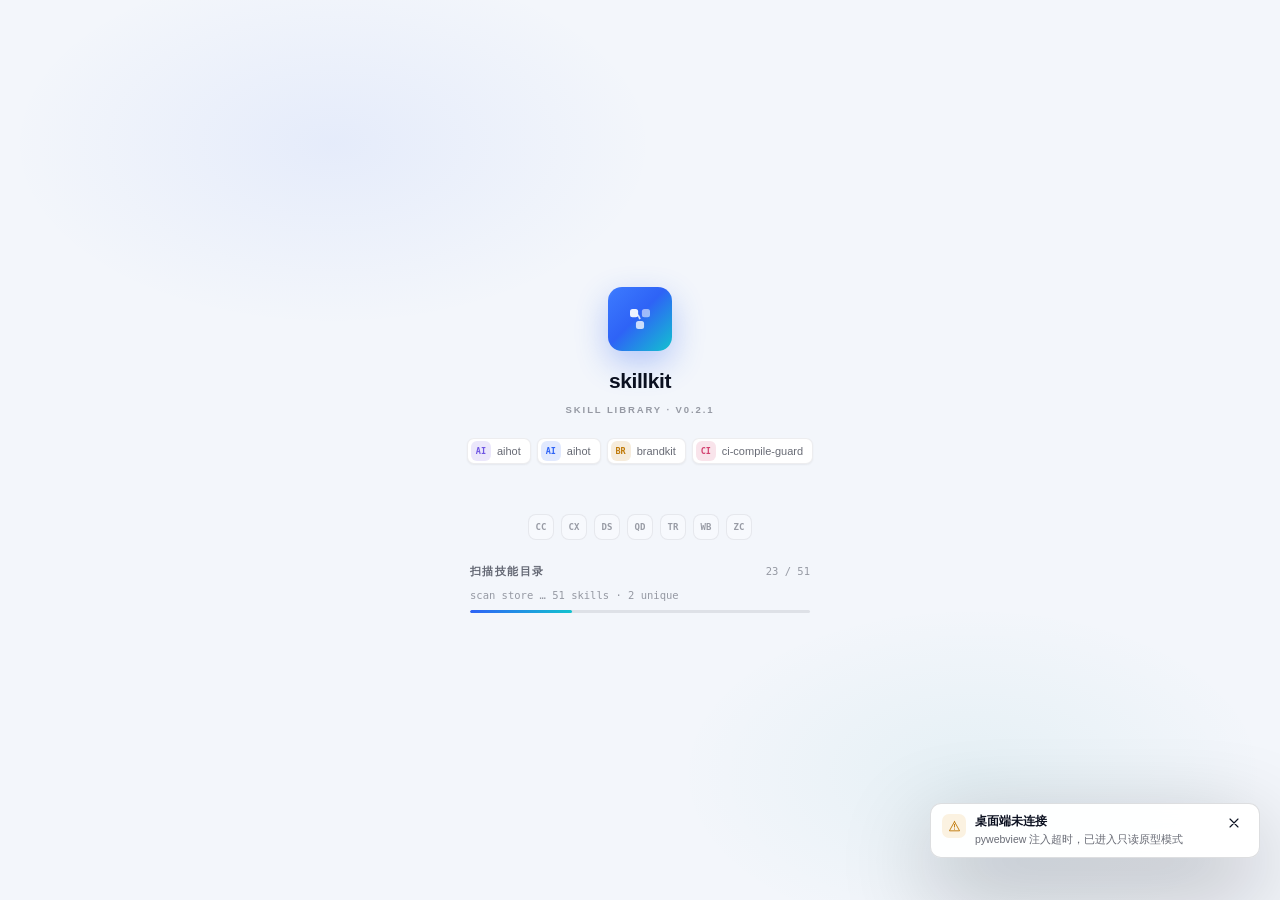
==== commit 438add18: "chore: 首轮评审基线（模块拆分 / 启动动画 / 分类文件夹 / 自检与评审文档）" ====
--- a/ui/index.html
+++ b/ui/index.html
@@ -18,7 +18,7 @@
 <body data-view="shared">
 
 <div class="stage">
-  <div class="window" id="app-window">
+  <div class="window booting" id="app-window">
     <div class="grips" aria-hidden="true">
       <span class="grip g-n" data-resize="n"></span>
       <span class="grip g-s" data-resize="s"></span>
@@ -31,7 +31,7 @@
     </div>
 
     <!-- ==================================================== titlebar -->
-    <header class="titlebar">
+    <header class="titlebar" data-boot-rv style="--rv:0">
       <div class="brand">
         <div class="logo" aria-hidden="true">
           <svg viewBox="0 0 24 24">
@@ -73,11 +73,34 @@
 
     <div class="progress" id="progress"><i></i></div>
 
+    <!-- 启动加载动画（SPEC-boot-animation.md · 方案 A）：纯展示层，静态写入覆盖
+         首帧（禁 JS 也显示静态层）；pointer-events:none，不阻塞拖窗与窗口三键。
+         noboot=1 / 降低动效时由 app.js 的 BootFX 直接回收，行为与 v0.2.0 一致 -->
+    <div class="boot" id="boot" role="status" aria-label="正在加载技能库">
+      <div class="boot-logo" aria-hidden="true">
+        <svg viewBox="0 0 24 24" width="30" height="30">
+          <rect x="4" y="4" width="6.5" height="6.5" rx="2" fill="#fff" fill-opacity=".92"></rect>
+          <rect x="13.5" y="4" width="6.5" height="6.5" rx="2" fill="#fff" fill-opacity=".54"></rect>
+          <rect x="8.75" y="13.5" width="6.5" height="6.5" rx="2" fill="#fff" fill-opacity=".76"></rect>
+          <path d="M10.4 8.6 12 12.1" stroke="#fff" stroke-width="1.4" stroke-opacity=".8"></path>
+        </svg>
+      </div>
+      <div class="boot-word">skillkit</div>
+      <div class="boot-eyebrow">SKILL LIBRARY · V0.2.1</div>
+      <div class="boot-chips" aria-hidden="true"></div>
+      <div class="boot-agents" aria-hidden="true"></div>
+      <div class="boot-foot">
+        <div class="boot-phrow"><span class="boot-ph">正在启动</span><span class="boot-cnt">0 / 51</span></div>
+        <div class="boot-line">kernel ready</div>
+        <div class="boot-track"><i></i></div>
+      </div>
+    </div>
+
     <!-- ==================================================== body -->
     <div class="app-body">
 
       <!-- ------------------------------------------------ sidebar -->
-      <aside class="sidebar">
+      <aside class="sidebar" data-boot-rv style="--rv:1">
         <div class="store-card">
           <div class="store-top">
             <span class="eyebrow">Central Store</span>
@@ -115,12 +138,17 @@
         <div class="side-stat" aria-label="库概览">
           <div><b id="stat-agents">7</b><span>agents</span></div>
           <div><b id="stat-edited">0</b><span>已编辑</span></div>
-          <div><b id="stat-cats">7</b><span>分类</span></div>
-          <div><b id="stat-unique">2</b><span>独有</span></div>
-        </div>
-
-        <div class="nav-label" style="margin-top:2px" id="side-cat-label">分类</div>
-        <nav class="nav" id="side-cats" aria-label="分类筛选"></nav>
+          <div><b id="stat-folders">7</b><span>分类文件夹</span></div>
+          <div><b id="stat-unfiled">0</b><span>未归档</span></div>
+        </div>
+
+        <div class="nav-label-row" id="side-folders-head">
+          <span class="nav-label" id="side-cat-label">分类文件夹</span>
+          <button class="mini-add" id="side-add-folder" title="新建分类文件夹">
+            <svg class="icon" aria-hidden="true"><use href="#i-plus"></use></svg>新建
+          </button>
+        </div>
+        <nav class="nav" id="side-folders" aria-label="分类文件夹"></nav>
 
         <div class="sidebar-foot">
           <button class="settings-btn" id="open-settings">
@@ -128,19 +156,23 @@
             <span>设置与数据</span>
             <kbd>⌘,</kbd>
           </button>
-          <div class="version">v0.1.0 · 快照 <span id="ver-scan">22:16</span></div>
+          <div class="version">v0.2.1 · 快照 <span id="ver-scan">22:16</span></div>
         </div>
       </aside>
 
       <!-- ------------------------------------------------ workspace -->
       <main class="workspace">
-        <header class="topbar">
+        <header class="topbar" data-boot-rv style="--rv:2">
           <div class="topbar-title">
             <h1 id="page-title">共有技能</h1>
             <p id="page-sub">51 个 skill 同时存在于 7 个 agent · 全部指向中央仓库</p>
           </div>
           <div class="topbar-actions">
-            <button class="icon-btn" id="refresh-btn" title="刷新：重新扫描中央仓库与 agent" aria-label="刷新数据">
+            <div class="segmented" id="view-seg" role="group" aria-label="视图切换">
+              <button data-view-mode="grid" title="卡片网格视图"><svg class="icon"><use href="#i-grid"/></svg>网格</button>
+              <button data-view-mode="list" title="列表视图"><svg class="icon"><use href="#i-rows"/></svg>列表</button>
+            </div>
+            <button class="icon-btn" id="refresh-btn" title="刷新：重新扫描中央仓库、agent 与独有技能" aria-label="刷新数据">
               <svg class="icon" aria-hidden="true"><use href="#i-refresh"></use></svg>
             </button>
             <button class="sort-btn" id="sort-btn" title="切换排序">
@@ -153,14 +185,14 @@
           </div>
         </header>
 
-        <div class="content">
-
-          <div class="boards" role="tablist" aria-label="技能看板">
+        <div class="content" data-boot-rv style="--rv:4">
+
+          <div class="boards" role="tablist" aria-label="技能看板" data-boot-rv style="--rv:3">
             <button class="board-tab active" data-board="shared" role="tab" aria-selected="true">
               <span class="tab-icon"><svg class="icon" aria-hidden="true"><use href="#i-layers"></use></svg></span>
               <span class="tab-main">
-                <span class="tab-title"><b>共有技能</b><em id="tab-shared-em">7 / 7 agents</em></span>
-                <span class="tab-sub">所有本地 agent 都能用 · 由中央仓库统一分发</span>
+                <span class="tab-title"><b>共有技能</b><em id="tab-shared-em">7 个分类文件夹</em></span>
+                <span class="tab-sub">手动建夹 · 拖拽归档 · 像资源管理器一样管理</span>
               </span>
               <span class="tab-num" id="tab-shared-num">51</span>
             </button>
@@ -182,7 +214,9 @@
             </button>
           </div>
 
-          <div class="list-card">
+          <div class="crumb-bar" id="crumb-bar" hidden></div>
+
+          <div class="list-card" id="list-card">
             <div class="list-head" id="list-head">
               <span></span>
               <span id="col-name">SKILL</span>
@@ -201,17 +235,19 @@
             <div class="list-foot">
               <span class="hint">
                 <svg class="icon" aria-hidden="true"><use href="#i-info"></use></svg>
-                <span id="list-foot-hint">点任意一行，在右侧改显示名、分类与备注</span>
+                <span id="list-foot-hint">点任意一行，在右侧改显示名、归属分类与备注</span>
               </span>
               <span id="list-foot-count">51 条</span>
             </div>
           </div>
 
+          <div class="folder-scroll" id="grid-root" hidden></div>
+
         </div>
       </main>
 
       <!-- ------------------------------------------------ inspector -->
-      <aside class="inspector" aria-label="Skill 编辑面板">
+      <aside class="inspector" aria-label="Skill 编辑面板" data-boot-rv style="--rv:5">
         <div class="ins-head">
           <div class="ins-head-main">
             <span class="eyebrow">Skill Detail</span>
@@ -228,7 +264,7 @@
     </div>
 
     <!-- ==================================================== statusbar -->
-    <footer class="statusbar">
+    <footer class="statusbar" data-boot-rv style="--rv:6">
       <span class="status-health"><i></i><b id="sb-health">51 共有 · 2 独有</b></span>
       <span class="status-sep"></span>
       <span class="status-path" id="sb-path">D:\skillkit\store</span>
@@ -239,7 +275,7 @@
         <span class="status-sep"></span>
         <span>扫描 <b id="sb-scan">22:16</b></span>
         <span class="status-sep"></span>
-        <span>v0.1.0</span>
+        <span>v0.2.1</span>
       </div>
     </footer>
 
@@ -286,6 +322,10 @@
   <symbol id="i-eye" viewBox="0 0 24 24"><path d="M2 12s3.5-6 10-6 10 6 10 6-3.5 6-10 6S2 12 2 12Z"></path><circle cx="12" cy="12" r="3"></circle></symbol>
   <symbol id="i-shield" viewBox="0 0 24 24"><path d="M12 3 4 6v6c0 5 3.4 8 8 9 4.6-1 8-4 8-9V6Z"></path><path d="m9 12 2 2 4-4"></path></symbol>
   <symbol id="i-grid" viewBox="0 0 24 24"><rect x="3" y="3" width="7" height="7" rx="2"></rect><rect x="14" y="3" width="7" height="7" rx="2"></rect><rect x="3" y="14" width="7" height="7" rx="2"></rect><rect x="14" y="14" width="7" height="7" rx="2"></rect></symbol>
+  <symbol id="i-folder-open" viewBox="0 0 24 24"><path d="M6 14l1.45-2.9A2 2 0 0 1 9.24 10H20a2 2 0 0 1 1.94 2.5l-1.55 6a2 2 0 0 1-1.94 1.5H4a2 2 0 0 1-2-2V5c0-1.1.9-2 2-2h3.93a2 2 0 0 1 1.66.9l.82 1.2a2 2 0 0 0 1.66.9H18a2 2 0 0 1 2 2v2"></path></symbol>
+  <symbol id="i-folder-plus" viewBox="0 0 24 24"><path d="M3 7a2 2 0 0 1 2-2h4l2 2h8a2 2 0 0 1 2 2v9a2 2 0 0 1-2 2H5a2 2 0 0 1-2-2Z"></path><path d="M12 10v6M9 13h6"></path></symbol>
+  <symbol id="i-inbox" viewBox="0 0 24 24"><path d="M22 12h-6l-2 3h-4l-2-3H2"></path><path d="M5.45 5.11 2 12v6a2 2 0 0 0 2 2h16a2 2 0 0 0 2-2v-6l-3.45-6.89A2 2 0 0 0 16.76 4H7.24a2 2 0 0 0-1.79 1.11z"></path></symbol>
+  <symbol id="i-ellipsis" viewBox="0 0 24 24"><circle cx="12" cy="12" r="1"></circle><circle cx="19" cy="12" r="1"></circle><circle cx="5" cy="12" r="1"></circle></symbol>
   <symbol id="i-bot" viewBox="0 0 24 24"><rect x="4" y="8" width="16" height="11" rx="3"></rect><path d="M12 8V5M11 3.6h2M8 12v2M16 12v2M3.5 11.5v4M20.5 11.5v4"></path></symbol>
 </svg>
 
--- a/ui/styles.css
+++ b/ui/styles.css
@@ -588,8 +588,8 @@
 .nav-item.cat-nav { height: 32px; font-size: 12px; gap: 8px; padding: 0 9px; border-radius: 8px; }
 .nav-item.cat-nav .nav-badge { height: 17px; min-width: 18px; font-size: 10.5px; }
 
-/* 分类导航独立滚动：窗口矮时不再把底部设置按钮和版本号挤出可视区 */
-#side-cats {
+/* 分类文件夹导航独立滚动：窗口矮时不再把底部设置按钮和版本号挤出可视区 */
+#side-folders {
   flex: 1 1 auto;
   min-height: 0;
   overflow-y: auto;
@@ -598,11 +598,34 @@
   scrollbar-width: thin;
   scrollbar-color: var(--surface-3) transparent;
 }
-#side-cats::-webkit-scrollbar { width: 4px; }
-#side-cats::-webkit-scrollbar-thumb { background: var(--surface-3); border-radius: 2px; }
-#side-cats::-webkit-scrollbar-track { background: transparent; }
+#side-folders::-webkit-scrollbar { width: 4px; }
+#side-folders::-webkit-scrollbar-thumb { background: var(--surface-3); border-radius: 2px; }
+#side-folders::-webkit-scrollbar-track { background: transparent; }
 
 .catdot { width: 7px; height: 7px; border-radius: 2px; background: var(--c, var(--ink-3)); flex: none; }
+.catdot.dashed { background: transparent; border: 1.4px dashed var(--ink-4); }
+
+/* 「分类文件夹」标签行：标签 + 新建按钮 */
+.nav-label-row { display: flex; align-items: center; justify-content: space-between; margin: 4px 6px 5px; }
+.nav-label-row .nav-label { margin: 0; }
+
+.mini-add {
+  height: 20px;
+  padding: 0 7px;
+  border-radius: 6px;
+  border: 1px dashed var(--line-strong);
+  color: var(--ink-3);
+  font-size: 10.5px;
+  display: inline-flex;
+  align-items: center;
+  gap: 3px;
+  transition: color var(--fast), border-color var(--fast), background var(--fast);
+}
+.mini-add:hover { color: var(--accent); border-color: color-mix(in srgb, var(--accent) 40%, transparent); background: var(--accent-soft); }
+.mini-add .icon { width: 11px; height: 11px; }
+
+/* 拖拽投放提示（文件夹卡片 / 侧栏夹 / 面包屑根） */
+.nav-item.drop-hint { box-shadow: inset 0 0 0 1.5px var(--accent); background: var(--accent-soft); }
 
 .nav-sep { height: 1px; background: var(--line); margin: 6px 4px; }
 
@@ -840,10 +863,16 @@
 .list-head,
 .row {
   display: grid;
-  grid-template-columns: 34px minmax(196px, 1.3fr) 168px minmax(150px, 1fr) 132px 18px;
+  grid-template-columns: 34px minmax(196px, 1.3fr) 168px minmax(150px, 1fr) 132px 40px;
   align-items: center;
   gap: 10px;
   padding: 0 14px;
+}
+
+/* 5 列变体：进入文件夹的共有行 / 独有看板所有行（没有「分类」列） */
+.row.in-folder,
+.list-head.in-folder {
+  grid-template-columns: 34px minmax(196px, 1.3fr) minmax(150px, 1fr) 132px 40px;
 }
 
 .list-head {
@@ -995,7 +1024,7 @@
   text-overflow: ellipsis;
 }
 
-.row-cats { display: flex; align-items: center; gap: 4px; min-width: 0; overflow: hidden; }
+.row-folder { display: flex; align-items: center; gap: 4px; min-width: 0; overflow: hidden; }
 
 .cat {
   height: 20px;
@@ -1013,8 +1042,10 @@
 }
 
 .cat i { width: 4px; height: 4px; border-radius: 2px; background: var(--c); flex: none; }
-.cat.more { background: var(--surface-3); color: var(--ink-3); }
 .cat.none { background: transparent; color: var(--ink-4); border: 1px dashed var(--line-strong); height: 19px; }
+/* 行内文件夹胶囊可点（进入文件夹） */
+button.cat { cursor: pointer; transition: filter var(--fast), transform var(--fast); }
+button.cat:hover { filter: brightness(0.96); transform: translateY(-1px); }
 
 .row-note {
   min-width: 0;
@@ -1053,13 +1084,22 @@
   white-space: nowrap;
 }
 
-.row-go { color: var(--ink-4); display: grid; place-items: center; }
+.row-go { display: flex; align-items: center; justify-content: flex-end; gap: 2px; color: var(--ink-4); }
 .row:hover .row-go { color: var(--ink-2); }
 .row-go .icon { width: 12px; height: 12px; }
 
+/* 行 / 卡片尾部的 ⋯ 按钮：打开「移动到 / 重命名」快捷菜单 */
+.row-more { width: 22px; height: 22px; border-radius: 6px; display: grid; place-items: center; color: var(--ink-3); opacity: 0; transition: opacity var(--fast), background var(--fast); }
+.row:hover .row-more, .row-more.show { opacity: 1; }
+.row-more:hover { background: var(--surface-3); color: var(--ink); }
+.row-more .icon { width: 14px; height: 14px; }
+body.reduce-motion .row-more { transition: none; }
+
 /* ---------------------------------------------------------- agents board */
-.agent-row .row-mark { background: var(--teal-soft); color: var(--teal); }
-.agent-row.is-missing .row-mark { background: var(--surface-3); color: var(--ink-3); }
+/* agent 行最左与共有 / 独有看板同为序号列：盖回同款 surface-3 底（teal 色块已废），
+   选中行数字转 accent 由 .row.is-selected .row-num 负责 */
+.agent-row .row-num { background: var(--surface-3); color: var(--ink-3); }
+.agent-row.is-missing .row-num { color: var(--ink-4); }
 .agent-row.is-missing .row-name { color: var(--ink-2); }
 .agent-row.is-missing .row-links { color: var(--ink-4); }
 
@@ -1249,9 +1289,10 @@
 
 .field-help { margin-top: 5px; font-size: 10.5px; line-height: 1.45; color: var(--ink-3); }
 
-.cat-picker { display: flex; flex-wrap: wrap; gap: 4px; }
-
-.cat-chip {
+/* 检查器「归属分类」单选 chip（替代旧的多选 .cat-chip） */
+.fold-picker { display: flex; flex-wrap: wrap; gap: 4px; }
+
+.fold-chip {
   height: 26px;
   padding: 0 8px;
   border-radius: 6px;
@@ -1265,24 +1306,13 @@
   transition: background var(--fast), border-color var(--fast), color var(--fast);
 }
 
-.cat-chip i { width: 6px; height: 6px; border-radius: 2px; background: var(--c); }
-.cat-chip:hover { border-color: var(--line-strong); color: var(--ink); }
-.cat-chip.on { background: var(--cs); border-color: color-mix(in srgb, var(--c) 30%, transparent); color: var(--c); font-weight: 600; }
-.cat-chip.on .icon { width: 10px; height: 10px; }
-
-.cat-add-row { display: flex; align-items: center; gap: 5px; margin-top: 7px; }
-.cat-add {
-  flex: 1;
-  min-width: 0;
-  height: 30px;
-  padding: 0 9px;
-  border-radius: 7px;
-  border: 1px solid var(--line);
-  background: var(--surface);
-  font-size: 11px;
-  outline: none;
-}
-.cat-add:focus { border-color: color-mix(in srgb, var(--accent) 46%, transparent); box-shadow: 0 0 0 3px color-mix(in srgb, var(--accent) 10%, transparent); }
+.fold-chip .icon { width: 11px; height: 11px; }
+.fold-chip:hover { border-color: var(--line-strong); color: var(--ink); }
+.fold-chip.on { background: var(--cs); border-color: color-mix(in srgb, var(--c) 30%, transparent); color: var(--c); font-weight: 600; }
+.fold-chip.dashed { border-style: dashed; color: var(--ink-3); }
+.fold-chip.dashed.on { color: var(--ink-2); background: var(--surface-2); border-color: var(--line-strong); }
+.fold-chip.add { color: var(--accent); border-style: dashed; }
+.fold-chip.add:hover { background: var(--accent-soft); }
 
 .note-area {
   width: 100%;
@@ -1709,7 +1739,8 @@
 @media (max-width: 1340px) {
   :root { --inspector-w: 312px; --sidebar-w: 204px; }
   .gsearch { width: 240px; flex-basis: 240px; }
-  .row { grid-template-columns: 34px minmax(170px, 1.3fr) 150px minmax(110px, 1fr) 116px 18px; }
+  .row { grid-template-columns: 34px minmax(170px, 1.3fr) 150px minmax(110px, 1fr) 116px 40px; }
+  .row.in-folder, .list-head.in-folder { grid-template-columns: 34px minmax(170px, 1.3fr) minmax(110px, 1fr) 116px 40px; }
   .board-tab { padding: 0 11px; gap: 9px; }
   .tab-icon { width: 34px; height: 34px; }
   .tab-sub { display: none; }
@@ -1722,8 +1753,8 @@
   .brand-sub { display: none; }
   .board-tab { height: 76px; }
   .tab-num { font-size: 22px; }
-  .row { grid-template-columns: 30px minmax(150px, 1.3fr) 128px minmax(90px, 1fr) 104px 16px; gap: 8px; }
-  .cat:nth-child(n + 3) { display: none; }
+  .row { grid-template-columns: 30px minmax(150px, 1.3fr) 128px minmax(90px, 1fr) 104px 40px; gap: 8px; }
+  .row.in-folder, .list-head.in-folder { grid-template-columns: 30px minmax(150px, 1.3fr) minmax(90px, 1fr) 104px 40px; gap: 8px; }
 }
 
 body.compact { --row-h: 48px; }
@@ -1761,3 +1792,383 @@
   .stage { padding: 0; background: #fff; }
   .window { width: 100%; height: auto; box-shadow: none; border-radius: 0; }
 }
+
+/* ============================================================
+   分类文件夹 + 卡片网格视图（v0.2.0 · 基准 design-category-folders.html）
+   差异说明：不给 .folder-scroll/.list-body/.ins-body 设 max-height ——
+   真机沿用 .content 的 flex 链（overflow:hidden + flex column）滚动。
+   ============================================================ */
+
+/* ---------- 网格视图 ---------- */
+.folder-scroll {
+  flex: 1;
+  min-height: 0;
+  overflow: auto;
+  padding: 2px;
+  scrollbar-width: thin;
+  scrollbar-color: var(--surface-3) transparent;
+}
+
+.folder-grid {
+  display: grid;
+  grid-template-columns: repeat(auto-fill, minmax(236px, 1fr));
+  gap: 12px;
+}
+
+.grid-sect { display: flex; align-items: baseline; gap: 8px; margin: 16px 2px 9px; }
+.grid-sect:first-child { margin-top: 2px; }
+.grid-sect b { font-family: var(--display); font-size: 13px; font-weight: 650; letter-spacing: -0.01em; }
+.grid-sect span { font-size: 11px; color: var(--ink-3); }
+.grid-sect .count-text { margin-left: auto; }
+
+/* ---------- 文件夹卡片 ---------- */
+.folder-card {
+  position: relative;
+  border: 1px solid var(--line);
+  border-radius: 14px;
+  background: var(--surface);
+  box-shadow: var(--shadow-1);
+  padding: 13px 13px 12px;
+  cursor: pointer;
+  text-align: left;
+  transition: border-color var(--base), box-shadow var(--base), transform var(--base);
+  animation: rowIn 220ms var(--ease) both;
+}
+.folder-card:hover { transform: translateY(-2px); box-shadow: var(--shadow-2); border-color: color-mix(in srgb, var(--c) 38%, var(--line)); }
+.folder-card:active { transform: translateY(0) scale(0.99); }
+.folder-card.drop-hint { border-color: var(--accent); background: color-mix(in srgb, var(--accent) 5%, var(--surface)); box-shadow: 0 0 0 3px color-mix(in srgb, var(--accent) 14%, transparent); }
+
+.fc-top { display: flex; align-items: flex-start; justify-content: space-between; gap: 8px; }
+.fc-icon { width: 40px; height: 40px; border-radius: 11px; display: grid; place-items: center; background: var(--cs); color: var(--c); flex: none; }
+.fc-icon .icon { width: 20px; height: 20px; }
+.fc-more { width: 24px; height: 24px; border-radius: 7px; display: grid; place-items: center; color: var(--ink-3); opacity: 0; transition: opacity var(--fast), background var(--fast); }
+.folder-card:hover .fc-more, .fc-more.show { opacity: 1; }
+.fc-more:hover { background: var(--surface-3); color: var(--ink); }
+.fc-more .icon { width: 15px; height: 15px; }
+.fc-name { margin-top: 10px; font-size: 13.5px; font-weight: 650; letter-spacing: -0.01em; white-space: nowrap; overflow: hidden; text-overflow: ellipsis; }
+.fc-meta { margin-top: 2px; font-size: 11px; color: var(--ink-3); }
+.fc-chips { display: flex; flex-wrap: wrap; gap: 4px; margin-top: 9px; min-height: 20px; }
+.fc-chip { max-width: 100%; height: 20px; padding: 0 6px; border-radius: 5px; background: var(--surface-2); border: 1px solid var(--line); color: var(--ink-2); font-family: var(--mono); font-size: 9.5px; line-height: 18px; white-space: nowrap; overflow: hidden; text-overflow: ellipsis; }
+.fc-chip.more { border-style: dashed; color: var(--ink-3); }
+.fc-chip.none { border-style: dashed; color: var(--ink-4); font-family: var(--font); }
+
+.folder-card.ghost { border-style: dashed; border-color: var(--line-strong); background: transparent; box-shadow: none; display: flex; align-items: center; gap: 11px; min-height: 108px; color: var(--ink-2); }
+.folder-card.ghost:hover { border-color: var(--accent); color: var(--accent); transform: translateY(-2px); }
+.folder-card.ghost .fc-icon { background: var(--surface-2); color: var(--ink-3); border: 1px dashed var(--line-strong); }
+.folder-card.ghost:hover .fc-icon { color: var(--accent); border-color: color-mix(in srgb, var(--accent) 40%, transparent); background: var(--accent-soft); }
+.folder-card.ghost .fc-name { margin: 0; }
+.folder-card.ghost .fc-meta { margin-top: 2px; display: block; }
+
+/* ---------- 未归档 / 搜索结果的文件卡 ---------- */
+.file-card {
+  position: relative;
+  display: flex;
+  align-items: center;
+  gap: 9px;
+  padding: 9px 11px;
+  border: 1px solid var(--line);
+  border-radius: 11px;
+  background: var(--surface);
+  box-shadow: var(--shadow-1);
+  cursor: pointer;
+  transition: border-color var(--fast), box-shadow var(--fast), transform var(--fast);
+  animation: rowIn 220ms var(--ease) both;
+}
+.file-card:hover { transform: translateY(-1px); box-shadow: var(--shadow-2); border-color: var(--line-strong); }
+.file-card.is-selected { border-color: color-mix(in srgb, var(--accent) 40%, transparent); background: color-mix(in srgb, var(--accent) 5%, var(--surface)); box-shadow: 0 0 0 3px color-mix(in srgb, var(--accent) 10%, transparent); }
+.file-card.is-dragging { opacity: 0.45; }
+.file-card .row-more { flex: none; }
+
+.fc-mark { width: 26px; height: 26px; border-radius: 8px; background: var(--surface-3); color: var(--ink-2); font-family: var(--display); font-size: 10px; font-weight: 600; display: grid; place-items: center; text-transform: uppercase; flex: none; }
+.file-card.is-selected .fc-mark { background: var(--accent-soft); color: var(--accent); }
+.fc-main { min-width: 0; flex: 1; }
+.fc-main b { display: block; font-size: 12.5px; font-weight: 600; letter-spacing: -0.01em; white-space: nowrap; overflow: hidden; text-overflow: ellipsis; }
+.fc-main span { display: block; margin-top: 1px; font-family: var(--mono); font-size: 9.5px; color: var(--ink-3); white-space: nowrap; overflow: hidden; text-overflow: ellipsis; }
+
+/* ---------- 面包屑（进入文件夹 / 未归档） ---------- */
+.crumb-bar { flex: none; display: flex; align-items: center; gap: 8px; padding: 8px 12px; margin-bottom: 10px; border-radius: 12px; border: 1px solid var(--line); background: var(--surface); box-shadow: var(--shadow-1); }
+.crumb-root { display: inline-flex; align-items: center; gap: 6px; padding: 4px 8px; border-radius: 7px; font-size: 12px; font-weight: 550; color: var(--ink-2); transition: background var(--fast), color var(--fast); }
+.crumb-root:hover { background: var(--surface-2); color: var(--ink); }
+.crumb-root.drop-hint { background: var(--accent-soft); color: var(--accent); box-shadow: inset 0 0 0 1.5px var(--accent); }
+.crumb-root .icon { width: 13px; height: 13px; }
+.crumb-sep { color: var(--ink-4); display: grid; place-items: center; }
+.crumb-sep .icon { width: 12px; height: 12px; }
+.crumb-here { display: inline-flex; align-items: center; gap: 7px; padding: 4px 9px; border-radius: 7px; background: var(--cs); color: var(--c); font-size: 12.5px; font-weight: 650; }
+.crumb-here .icon { width: 14px; height: 14px; }
+.crumb-meta { font-size: 11px; color: var(--ink-3); }
+.crumb-actions { margin-left: auto; display: flex; align-items: center; gap: 6px; }
+
+/* ---------- ⋯ 快捷菜单（挂在 body 上） ---------- */
+.ctx-menu { position: fixed; z-index: 160; min-width: 190px; padding: 4px; border-radius: 11px; border: 1px solid var(--line-strong); background: var(--surface); box-shadow: var(--shadow-2); animation: fadeIn 100ms var(--ease) both; }
+.ctx-label { padding: 6px 8px 4px; font-size: 9.5px; letter-spacing: 0.12em; color: var(--ink-3); font-weight: 600; text-transform: uppercase; }
+.ctx-item { width: 100%; height: 30px; padding: 0 8px; border-radius: 7px; display: flex; align-items: center; gap: 8px; font-size: 12px; color: var(--ink); text-align: left; transition: background var(--fast); }
+.ctx-item:hover { background: var(--surface-2); }
+.ctx-item .icon { width: 13px; height: 13px; color: var(--ink-2); }
+.ctx-item .catdot { width: 8px; height: 8px; }
+.ctx-item.danger { color: var(--danger); }
+.ctx-item.danger .icon { color: var(--danger); }
+.ctx-item.current { color: var(--ink-3); pointer-events: none; }
+.ctx-item b { margin-left: auto; font-size: 10px; color: var(--ink-3); font-weight: 500; }
+.ctx-sep { height: 1px; background: var(--line); margin: 4px 6px; }
+
+/* ---------- 文件夹弹窗里的调色板 ---------- */
+.palette { display: flex; align-items: center; gap: 7px; padding: 2px 0; }
+.palette button { width: 24px; height: 24px; border-radius: 8px; background: var(--pc); position: relative; transition: transform var(--fast), box-shadow var(--fast); }
+.palette button:hover { transform: scale(1.12); }
+.palette button.on { box-shadow: 0 0 0 2px var(--surface), 0 0 0 4px var(--pc); }
+.palette button.on::after { content: ""; position: absolute; inset: 0; margin: auto; width: 7px; height: 7px; border-radius: 50%; background: #fff; box-shadow: 0 0 2px rgba(0, 0, 0, 0.35); }
+
+/* 拖拽中的行 / 卡片 */
+.row.is-dragging { opacity: 0.45; }
+
+/* ============================================================
+   启动加载动画（v0.2.1 · 基准 design-boot-animation.html 方案 A · 徽章汇入）
+   纯展示层：z-index 60，在 .grips(90) / .win-controls(100) 之下，
+   pointer-events:none —— 启动中可拖窗、可点三键、可 Esc。
+   无 .run 时全部静态可见（禁 JS 场景）；入场动画都挂在 .run 下。
+   ============================================================ */
+
+.boot {
+  position: absolute;
+  inset: 0;
+  z-index: 60;
+  pointer-events: none;
+  display: flex;
+  flex-direction: column;
+  align-items: center;
+  justify-content: center;
+  background: var(--bg);
+}
+
+.boot::before {
+  content: "";
+  position: absolute;
+  inset: 0;
+  pointer-events: none;
+  background:
+    radial-gradient(460px 260px at 26% 16%, color-mix(in srgb, var(--accent) 7%, transparent), transparent 70%),
+    radial-gradient(420px 240px at 76% 86%, color-mix(in srgb, var(--teal) 6%, transparent), transparent 70%);
+}
+
+.boot > * { position: relative; }
+
+.boot.done {
+  opacity: 0;
+  visibility: hidden;
+  transition: opacity 300ms var(--ease), visibility 0s linear 300ms;
+}
+
+.boot-logo {
+  width: 64px;
+  height: 64px;
+  border-radius: 14px;
+  display: grid;
+  place-items: center;
+  position: relative;
+  /* 品牌渐变不随主题变（与 .logo 同款） */
+  background: linear-gradient(135deg, #3d7bff 0%, #2e63f6 46%, #12c2cf 100%);
+  box-shadow: 0 12px 32px rgba(46, 99, 246, 0.32);
+}
+
+.boot-logo::before {
+  content: "";
+  position: absolute;
+  inset: 0;
+  border-radius: 14px;
+  background: linear-gradient(115deg, transparent 32%, rgba(255, 255, 255, 0.34) 50%, transparent 68%);
+  background-size: 240% 100%;
+  background-position: 130% 0;
+}
+
+.boot-logo::after {
+  content: "";
+  position: absolute;
+  inset: -7px;
+  border-radius: 19px;
+  border: 1.5px solid color-mix(in srgb, var(--accent) 45%, transparent);
+  opacity: 0;
+}
+
+.boot.ok .boot-logo::after { border-color: color-mix(in srgb, var(--success) 55%, transparent); }
+
+.boot-word {
+  margin-top: 15px;
+  font-family: var(--display);
+  font-size: 21px;
+  font-weight: 600;
+  letter-spacing: -0.02em;
+}
+
+.boot-eyebrow {
+  margin-top: 6px;
+  font-size: 9.5px;
+  font-weight: 600;
+  letter-spacing: 0.2em;
+  color: var(--ink-3);
+}
+
+.boot-chips {
+  margin-top: 22px;
+  height: 60px; /* 两行 26px chip + 6 gap */
+  width: min(520px, 84%);
+  display: flex;
+  flex-wrap: wrap;
+  justify-content: center;
+  align-content: flex-start;
+  gap: 6px;
+  overflow: hidden;
+  -webkit-mask-image: linear-gradient(180deg, #000 72%, transparent);
+  mask-image: linear-gradient(180deg, #000 72%, transparent);
+}
+
+.boot-chip {
+  display: inline-flex;
+  align-items: center;
+  gap: 6px;
+  height: 26px;
+  padding: 0 9px 0 3px;
+  border-radius: 7px;
+  background: var(--surface);
+  border: 1px solid var(--line);
+  font-size: 11px;
+  font-weight: 500;
+  color: var(--ink-2);
+  box-shadow: 0 1px 2px rgba(10, 16, 30, 0.06);
+  white-space: nowrap;
+}
+
+.boot-chip b {
+  width: 20px;
+  height: 20px;
+  border-radius: 6px;
+  display: grid;
+  place-items: center;
+  font-family: var(--mono);
+  font-size: 8.5px;
+  font-weight: 700;
+  background: color-mix(in srgb, var(--c, var(--accent)) 14%, transparent);
+  color: var(--c, var(--accent));
+}
+
+.boot-agents { margin-top: 16px; display: flex; gap: 7px; }
+
+.boot-agent {
+  width: 26px;
+  height: 26px;
+  border-radius: 8px;
+  display: grid;
+  place-items: center;
+  font-family: var(--mono);
+  font-size: 9px;
+  font-weight: 600;
+  color: var(--ink-3);
+  background: var(--surface-2);
+  border: 1px solid var(--line);
+  transition:
+    color 180ms var(--ease), border-color 180ms var(--ease),
+    background 180ms var(--ease), transform 180ms var(--ease);
+}
+
+.boot-agent.on {
+  color: var(--success);
+  transform: translateY(-2px);
+  border-color: color-mix(in srgb, var(--success) 45%, transparent);
+  background: color-mix(in srgb, var(--success) 12%, transparent);
+}
+
+.boot-foot { margin-top: 24px; width: min(340px, 80%); }
+.boot-phrow { display: flex; justify-content: space-between; align-items: baseline; }
+
+.boot-ph {
+  font-size: 10.5px;
+  font-weight: 600;
+  letter-spacing: 0.14em;
+  color: var(--ink-2);
+}
+
+.boot.ok .boot-ph { color: var(--success); }
+
+.boot-cnt {
+  font-family: var(--mono);
+  font-size: 10.5px;
+  color: var(--ink-3);
+  font-variant-numeric: tabular-nums;
+}
+
+.boot-line {
+  margin-top: 8px;
+  height: 14px;
+  font-family: var(--mono);
+  font-size: 10.5px;
+  line-height: 14px;
+  color: var(--ink-3);
+  white-space: nowrap;
+  overflow: hidden;
+  text-overflow: ellipsis;
+}
+
+.boot-track {
+  margin-top: 8px;
+  height: 3px;
+  border-radius: 2px;
+  background: color-mix(in srgb, var(--ink) 9%, transparent);
+  overflow: hidden;
+}
+
+.boot-track i {
+  display: block;
+  height: 100%;
+  width: 0;
+  border-radius: 2px;
+  /* 与 .progress i 同款渐变 */
+  background: linear-gradient(90deg, var(--accent), #12c2cf);
+  transition: width 280ms var(--ease);
+}
+
+/* ---------- 入场编排（全部挂在 .run 下，保证重播/重启可复现） ---------- */
+.boot.run .boot-logo { animation: bootPop 480ms var(--spring) both; }
+.boot.run .boot-logo::before { animation: bootShine 2.6s var(--ease) infinite; }
+.boot.run .boot-logo::after { animation: bootRing 2.2s ease-out 600ms infinite; }
+.boot.run .boot-word,
+.boot.run .boot-eyebrow { animation: bootFadeUp 360ms var(--ease) both; }
+.boot.run .boot-eyebrow { animation-delay: 80ms; }
+.boot.run .boot-chips { animation: bootFadeUp 360ms var(--ease) both; animation-delay: 120ms; }
+.boot.run .boot-agents { animation: bootFadeUp 360ms var(--ease) both; animation-delay: 160ms; }
+.boot.run .boot-foot { animation: bootFadeUp 360ms var(--ease) both; animation-delay: 200ms; }
+.boot.run .boot-chip { animation: bootChipIn 280ms var(--spring) both; }
+.boot-chip.out { animation: bootChipOut 200ms ease both; }
+
+/* ---------- 主界面级联进场（reveal）：ready 态才有过渡，默认态零过渡 ---------- */
+.window.booting [data-boot-rv] { opacity: 0; transform: translateY(3px); transition: none; }
+.window.ready [data-boot-rv] {
+  transition: opacity 220ms var(--ease), transform 220ms var(--ease);
+  transition-delay: calc(var(--rv, 0) * 12ms);
+}
+
+@keyframes bootPop {
+  from { opacity: 0; transform: scale(0.7) translateY(6px); }
+  to { opacity: 1; transform: none; }
+}
+@keyframes bootFadeUp {
+  from { opacity: 0; transform: translateY(8px); }
+  to { opacity: 1; transform: none; }
+}
+@keyframes bootRing {
+  0% { transform: scale(0.86); opacity: 0.55; }
+  70%, 100% { transform: scale(1.26); opacity: 0; }
+}
+@keyframes bootShine {
+  0% { background-position: 130% 0; }
+  55%, 100% { background-position: -130% 0; }
+}
+@keyframes bootChipIn {
+  from { opacity: 0; transform: translateY(8px) scale(0.7); }
+  to { opacity: 1; transform: none; }
+}
+@keyframes bootChipOut {
+  to { opacity: 0; transform: scale(0.8); }
+}
+@keyframes bootSlide { /* 方案 A 未用（预留） */
+  from { transform: translateX(-70px); }
+  to { transform: translateX(270px); }
+}
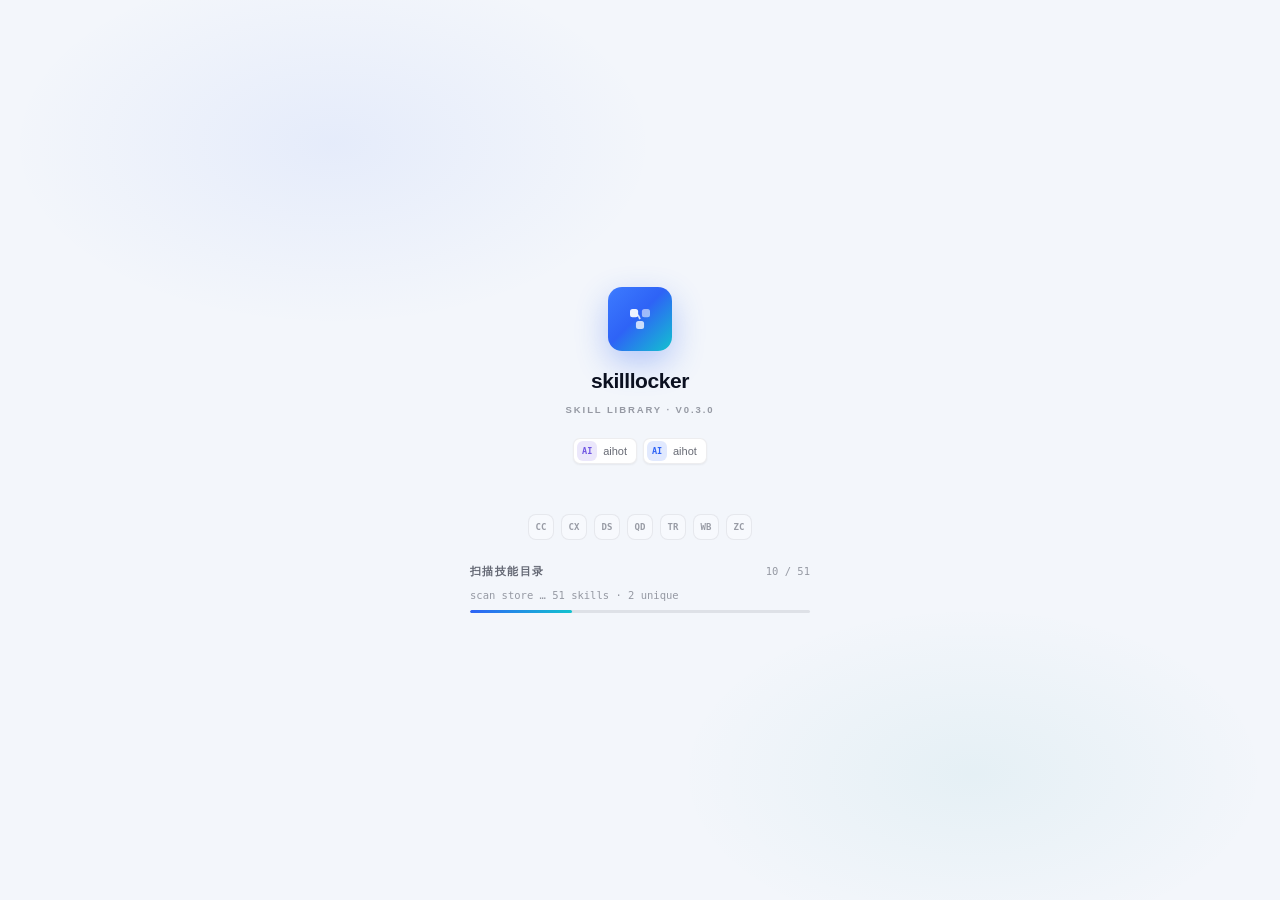
==== commit 315ee1b7: "refactor: 重命名 skillkit → skilllocker，补充导入/收藏原型与规格 - kit / ui / 启动脚本统一改为 skilllocker 命名 - 新增 Skill 导入" ====
--- a/ui/index.html
+++ b/ui/index.html
@@ -4,7 +4,7 @@
 <meta charset="utf-8">
 <meta name="viewport" content="width=device-width, initial-scale=1">
 <meta name="color-scheme" content="light dark">
-<title>skillkit · Skill Library</title>
+<title>skilllocker · Skill Library</title>
 <script>
 /* 桌面端 URL 会带 v=<资源 mtime>：样式和脚本都带上同一版本号，
    否则 WebView2 会继续使用缓存里的旧 app.js / styles.css。file:// 原型没有 v，按原路径加载。 */
@@ -41,7 +41,7 @@
             <path d="M10.4 8.6 12 12.1" stroke="#fff" stroke-width="1.4" stroke-opacity=".8"></path>
           </svg>
         </div>
-        <span class="wordmark">skillkit</span>
+        <span class="wordmark">skilllocker</span>
         <span class="brand-divider"></span>
         <span class="brand-sub">SKILL LIBRARY</span>
       </div>
@@ -85,8 +85,8 @@
           <path d="M10.4 8.6 12 12.1" stroke="#fff" stroke-width="1.4" stroke-opacity=".8"></path>
         </svg>
       </div>
-      <div class="boot-word">skillkit</div>
-      <div class="boot-eyebrow">SKILL LIBRARY · V0.2.1</div>
+      <div class="boot-word">skilllocker</div>
+      <div class="boot-eyebrow">SKILL LIBRARY · V0.3.0</div>
       <div class="boot-chips" aria-hidden="true"></div>
       <div class="boot-agents" aria-hidden="true"></div>
       <div class="boot-foot">
@@ -106,7 +106,7 @@
             <span class="eyebrow">Central Store</span>
             <span class="live"><i></i>LIVE</span>
           </div>
-          <div class="store-path" id="store-path" title="D:\skillkit\store">D:\skillkit\store</div>
+          <div class="store-path" id="store-path" title="D:\skilllocker\store">D:\skilllocker\store</div>
           <div class="store-meta">
             <span><b id="store-count">51</b> skills</span>
             <span id="store-size">54.4 MB</span>
@@ -132,6 +132,11 @@
               <span>智能体</span>
               <span class="nav-badge" id="nav-agents">7</span>
             </button>
+            <button class="nav-item star-nav" id="nav-starred" title="收藏的 skill 汇总（共有 + 独有）">
+              <svg class="icon" aria-hidden="true"><use href="#i-star"></use></svg>
+              <span>收藏</span>
+              <span class="nav-badge" id="nav-starred-badge">0</span>
+            </button>
           </nav>
         </div>
 
@@ -156,7 +161,7 @@
             <span>设置与数据</span>
             <kbd>⌘,</kbd>
           </button>
-          <div class="version">v0.2.1 · 快照 <span id="ver-scan">22:16</span></div>
+          <div class="version">v0.3.0 · 快照 <span id="ver-scan">22:16</span></div>
         </div>
       </aside>
 
@@ -181,6 +186,9 @@
             </button>
             <button class="icon-btn" id="density-btn" title="切换信息密度" aria-label="切换信息密度">
               <svg class="icon" aria-hidden="true"><use href="#i-rows"></use></svg>
+            </button>
+            <button class="btn btn-primary" id="btn-import-top" title="把外部 skill 收入中央仓库（Ctrl I）">
+              <svg class="icon" aria-hidden="true"><use href="#i-download"></use></svg>导入 Skill
             </button>
           </div>
         </header>
@@ -253,6 +261,9 @@
             <span class="eyebrow">Skill Detail</span>
             <h2 id="ins-raw-name">—</h2>
           </div>
+          <button class="ins-star" id="ins-star" title="收藏 / 取消收藏" aria-label="收藏 / 取消收藏" hidden>
+            <svg class="icon" aria-hidden="true"><use href="#i-star"></use></svg>
+          </button>
           <span class="save-state" id="save-state" hidden>
             <svg class="icon" aria-hidden="true"><use href="#i-check"></use></svg>
             <span>已保存</span>
@@ -267,15 +278,17 @@
     <footer class="statusbar" data-boot-rv style="--rv:6">
       <span class="status-health"><i></i><b id="sb-health">51 共有 · 2 独有</b></span>
       <span class="status-sep"></span>
-      <span class="status-path" id="sb-path">D:\skillkit\store</span>
+      <span class="status-path" id="sb-path">D:\skilllocker\store</span>
       <span class="status-sep"></span>
       <span>已编辑 <b id="sb-edited">0</b> 条</span>
+      <span class="status-sep"></span>
+      <span class="status-star" title="收藏数"><svg class="icon" aria-hidden="true"><use href="#i-star"></use></svg><b id="sb-starred">0</b> 收藏</span>
       <div class="status-right">
         <span>SQLite <b>WAL</b></span>
         <span class="status-sep"></span>
         <span>扫描 <b id="sb-scan">22:16</b></span>
         <span class="status-sep"></span>
-        <span>v0.2.1</span>
+        <span>v0.3.0</span>
       </div>
     </footer>
 
@@ -291,6 +304,7 @@
 <svg class="sprite" xmlns="http://www.w3.org/2000/svg" aria-hidden="true" style="position:absolute;width:0;height:0;overflow:hidden">
   <symbol id="i-layers" viewBox="0 0 24 24"><path d="m12 3 9 5-9 5-9-5 9-5Z"></path><path d="m3 12 9 5 9-5M3 16.5l9 5 9-5"></path></symbol>
   <symbol id="i-sparkle" viewBox="0 0 24 24"><path d="M12 3l1.8 5.2L19 10l-5.2 1.8L12 17l-1.8-5.2L5 10l5.2-1.8Z"></path><path d="M19 16l.8 2.2L22 19l-2.2.8L19 22l-.8-2.2L16 19l2.2-.8Z"></path></symbol>
+  <symbol id="i-star" viewBox="0 0 24 24"><path d="M12 3.2l2.66 5.4 5.94.86-4.3 4.2 1.02 5.94L12 16.76l-5.32 2.84 1.02-5.94-4.3-4.2 5.94-.86L12 3.2Z"></path></symbol>
   <symbol id="i-search" viewBox="0 0 24 24"><circle cx="11" cy="11" r="6.5"></circle><path d="m16 16 4 4"></path></symbol>
   <symbol id="i-x" viewBox="0 0 24 24"><path d="m6 6 12 12M18 6 6 18"></path></symbol>
   <symbol id="i-minus" viewBox="0 0 24 24"><path d="M5 12h14"></path></symbol>
@@ -327,6 +341,17 @@
   <symbol id="i-inbox" viewBox="0 0 24 24"><path d="M22 12h-6l-2 3h-4l-2-3H2"></path><path d="M5.45 5.11 2 12v6a2 2 0 0 0 2 2h16a2 2 0 0 0 2-2v-6l-3.45-6.89A2 2 0 0 0 16.76 4H7.24a2 2 0 0 0-1.79 1.11z"></path></symbol>
   <symbol id="i-ellipsis" viewBox="0 0 24 24"><circle cx="12" cy="12" r="1"></circle><circle cx="19" cy="12" r="1"></circle><circle cx="5" cy="12" r="1"></circle></symbol>
   <symbol id="i-bot" viewBox="0 0 24 24"><rect x="4" y="8" width="16" height="11" rx="3"></rect><path d="M12 8V5M11 3.6h2M8 12v2M16 12v2M3.5 11.5v4M20.5 11.5v4"></path></symbol>
+  <!-- 导入 skill 弹窗用（SPEC-skill-import.md §5.1），path 与 design-skill-import.html 原型一致 -->
+  <symbol id="i-globe" viewBox="0 0 24 24"><circle cx="12" cy="12" r="9"></circle><path d="M3 12h18"></path><path d="M12 3a13.5 13.5 0 0 1 0 18 13.5 13.5 0 0 1 0-18Z"></path></symbol>
+  <symbol id="i-file-text" viewBox="0 0 24 24"><path d="M15 2H6a2 2 0 0 0-2 2v16a2 2 0 0 0 2 2h12a2 2 0 0 0 2-2V7Z"></path><path d="M14 2v5h5"></path><path d="M10 9H8M16 13H8M16 17H8"></path></symbol>
+  <symbol id="i-hard-drive" viewBox="0 0 24 24"><path d="M22 12H2"></path><path d="M5.5 5.5h13L22 12v6a2 2 0 0 1-2 2H4a2 2 0 0 1-2-2v-6Z"></path><path d="M6 16h.01M10 16h.01"></path></symbol>
+  <symbol id="i-ext-link" viewBox="0 0 24 24"><path d="M15 3h6v6"></path><path d="M10 14 21 3"></path><path d="M18 13v6a2 2 0 0 1-2 2H5a2 2 0 0 1-2-2V8a2 2 0 0 1 2-2h6"></path></symbol>
+  <symbol id="i-arrow-left" viewBox="0 0 24 24"><path d="m12 19-7-7 7-7"></path><path d="M19 12H5"></path></symbol>
+  <symbol id="i-package" viewBox="0 0 24 24"><path d="m7.5 4.3 9 5.2"></path><path d="M21 16V8a2 2 0 0 0-1-1.7l-7-4a2 2 0 0 0-2 0l-7 4A2 2 0 0 0 3 8v8a2 2 0 0 0 1 1.7l7 4a2 2 0 0 0 2 0l7-4A2 2 0 0 0 21 16Z"></path><path d="m3.3 7 8.7 5 8.7-5"></path><path d="M12 22V12"></path></symbol>
+  <symbol id="i-ok" viewBox="0 0 24 24"><circle cx="12" cy="12" r="9"></circle><path d="m8.5 12 2.5 2.5 5-5"></path></symbol>
+  <symbol id="i-bad" viewBox="0 0 24 24"><circle cx="12" cy="12" r="9"></circle><path d="m15 9-6 6M9 9l6 6"></path></symbol>
+  <symbol id="i-spin" viewBox="0 0 24 24"><path d="M21 12a9 9 0 1 1-6.2-8.6"></path></symbol>
+  <symbol id="i-db" viewBox="0 0 24 24"><ellipse cx="12" cy="5" rx="8" ry="3"></ellipse><path d="M4 5v14c0 1.7 3.6 3 8 3s8-1.3 8-3V5"></path><path d="M4 12c0 1.7 3.6 3 8 3s8-1.3 8-3"></path></symbol>
 </svg>
 
 <script>
--- a/ui/styles.css
+++ b/ui/styles.css
@@ -1,5 +1,5 @@
 /* ============================================================
-   skillkit · Skill Library
+   skilllocker · Skill Library
    Desktop UI prototype · 1440 × 900 design canvas
    两个看板（共有 / 独有）+ 右侧编辑检查器
    Tokens follow an 8pt grid; every color is tokenized.
@@ -863,7 +863,7 @@
 .list-head,
 .row {
   display: grid;
-  grid-template-columns: 34px minmax(196px, 1.3fr) 168px minmax(150px, 1fr) 132px 40px;
+  grid-template-columns: 34px minmax(196px, 1.3fr) 168px minmax(150px, 1fr) 132px 76px;
   align-items: center;
   gap: 10px;
   padding: 0 14px;
@@ -872,7 +872,7 @@
 /* 5 列变体：进入文件夹的共有行 / 独有看板所有行（没有「分类」列） */
 .row.in-folder,
 .list-head.in-folder {
-  grid-template-columns: 34px minmax(196px, 1.3fr) minmax(150px, 1fr) 132px 40px;
+  grid-template-columns: 34px minmax(196px, 1.3fr) minmax(150px, 1fr) 132px 76px;
 }
 
 .list-head {
@@ -1095,6 +1095,97 @@
 .row-more .icon { width: 14px; height: 14px; }
 body.reduce-motion .row-more { transition: none; }
 
+/* ---------- 收藏（v0.3.1）----------
+   行尾 / 卡片角星标：未收藏 hover 显现（空心灰星），已收藏常显金色实心星；
+   点击 star-pop 弹跳 + star-burst 金色光环。检查器星标是常驻按钮（无父级
+   hover 揭示），未收藏也要见描边，颜色用 ink-3。金色复用 --warning token。 */
+.row-star, .fc-star {
+  width: 24px;
+  height: 24px;
+  border-radius: 7px;
+  display: grid;
+  place-items: center;
+  color: var(--ink-4);
+  opacity: 0;
+  position: relative;
+  transition: opacity var(--fast), background var(--fast), color var(--fast);
+}
+.row:hover .row-star, .file-card:hover .fc-star,
+.row-star.on, .fc-star.on { opacity: 1; }
+.row-star:hover, .fc-star:hover { background: var(--warning-soft); color: var(--warning); }
+.row-star.on, .fc-star.on { color: var(--warning); }
+.row-star.on .icon, .fc-star.on .icon { fill: currentColor; stroke-width: 1.5; }
+.row-star .icon, .fc-star .icon { width: 14px; height: 14px; }
+.row-star.pop .icon, .fc-star.pop .icon, .ins-star.pop .icon { animation: star-pop 320ms var(--spring); }
+@keyframes star-pop {
+  0% { transform: scale(0.55) rotate(-12deg); }
+  55% { transform: scale(1.32) rotate(6deg); }
+  100% { transform: scale(1) rotate(0); }
+}
+.row-star.burst::after, .fc-star.burst::after, .ins-star.burst::after {
+  content: "";
+  position: absolute;
+  inset: -2px;
+  border-radius: 9px;
+  pointer-events: none;
+  animation: star-burst 460ms var(--ease) forwards;
+}
+@keyframes star-burst {
+  from { box-shadow: 0 0 0 0 color-mix(in srgb, var(--warning) 42%, transparent); }
+  to { box-shadow: 0 0 0 10px transparent; }
+}
+body.reduce-motion .row-star.pop .icon,
+body.reduce-motion .fc-star.pop .icon,
+body.reduce-motion .ins-star.pop .icon { animation: none; }
+body.reduce-motion .row-star.burst::after,
+body.reduce-motion .fc-star.burst::after,
+body.reduce-motion .ins-star.burst::after { animation: none; }
+
+/* 检查器星标（常驻按钮） */
+.ins-star {
+  width: 28px;
+  height: 28px;
+  border-radius: 8px;
+  border: 1px solid var(--line-strong);
+  background: var(--surface);
+  color: var(--ink-3);
+  display: grid;
+  place-items: center;
+  position: relative;
+  flex: none;
+  transition: background var(--fast), color var(--fast), border-color var(--fast);
+}
+.ins-star .icon { width: 14px; height: 14px; }
+.ins-star:hover { background: var(--warning-soft); color: var(--warning); }
+.ins-star.on { border-color: color-mix(in srgb, var(--warning) 34%, transparent); background: var(--warning-soft); color: var(--warning); }
+.ins-star.on .icon { fill: currentColor; stroke-width: 1.5; }
+
+/* 收藏视图：侧栏金激活 / 面包屑金星胶囊 / 清空武装态 / 行收藏于 / 金卡边 */
+.nav-item.star-nav.active { background: var(--warning-soft); font-weight: 600; box-shadow: inset 3px 0 0 var(--warning); }
+.nav-item.star-nav.active .icon { color: var(--warning); }
+.nav-item.star-nav.active .nav-badge { background: color-mix(in srgb, var(--warning) 22%, var(--surface)); color: var(--warning); }
+.crumb-here.star { background: var(--warning-soft); color: var(--warning); }
+.crumb-here.star .icon { fill: currentColor; stroke-width: 1.5; }
+.btn.clear-star.arm { border-color: color-mix(in srgb, var(--danger) 46%, transparent); background: var(--danger-soft); color: var(--danger); font-weight: 600; }
+.row-starred-at { font-family: var(--mono); font-size: 10.5px; color: var(--ink-2); white-space: nowrap; }
+.file-card.is-starred { border-color: color-mix(in srgb, var(--warning) 36%, transparent); }
+.file-card.is-starred .fc-mark { background: var(--warning-soft); color: var(--warning); }
+.status-star { display: inline-flex; align-items: center; gap: 4px; color: var(--warning); }
+.status-star .icon { width: 11px; height: 11px; fill: currentColor; stroke-width: 1.5; }
+.status-star b { font-family: var(--display); font-weight: 600; }
+.empty-icon.gold { background: var(--warning-soft); color: var(--warning); border-color: color-mix(in srgb, var(--warning) 26%, transparent); }
+.empty-icon.gold .icon { fill: currentColor; stroke-width: 1.4; }
+.toast-icon.gold { background: var(--warning-soft); color: var(--warning); }
+.toast-icon.gold .icon { fill: currentColor; stroke-width: 1.5; }
+.ctx-item.star-item .icon { color: var(--warning); fill: currentColor; stroke-width: 1.5; }
+.meta-row.star-row { background: color-mix(in srgb, var(--warning-soft) 55%, var(--surface)); }
+.meta-row.star-row b { color: var(--warning); }
+.meta-row.star-row .icon { width: 12px; height: 12px; margin-left: auto; color: var(--warning); fill: currentColor; stroke-width: 1.5; }
+/* 收藏视图内取消收藏：整行右滑淡出后移除 */
+.row.row-out { animation: row-out 200ms var(--ease) forwards; pointer-events: none; }
+@keyframes row-out { to { opacity: 0; transform: translateX(16px); } }
+body.reduce-motion .row.row-out { animation: none; opacity: 0; }
+
 /* ---------------------------------------------------------- agents board */
 /* agent 行最左与共有 / 独有看板同为序号列：盖回同款 surface-3 底（teal 色块已废），
    选中行数字转 accent 由 .row.is-selected .row-num 负责 */
@@ -1439,6 +1530,19 @@
 .ins-danger .btn { width: 100%; justify-content: center; font-size: 11px; }
 .ins-danger p { margin: 6px 1px 0; font-size: 10.5px; line-height: 1.5; color: var(--ink-3); }
 
+/* 一键转共有（独有行详情栏）：与 ins-danger 同构的正色块 */
+.promote-box {
+  margin-top: 10px;
+  padding: 9px;
+  border-radius: 10px;
+  border: 1px solid color-mix(in srgb, var(--success) 30%, transparent);
+  background: color-mix(in srgb, var(--success-soft) 62%, var(--surface));
+}
+.promote-title { display: flex; align-items: center; gap: 6px; font-size: 11px; font-weight: 600; color: var(--ink); }
+.promote-title .icon { width: 13px; height: 13px; color: var(--success); }
+.promote-box p { margin: 6px 1px 8px; font-size: 10.5px; line-height: 1.5; color: var(--ink-3); }
+.promote-box .btn { width: 100%; justify-content: center; font-size: 11px; }
+
 .ins-empty {
   height: 100%;
   display: flex;
@@ -1686,6 +1790,150 @@
 .toast-main { flex: 1; min-width: 0; }
 .toast-main b { display: block; font-size: 12px; font-weight: 600; line-height: 1.3; }
 .toast-main span { display: block; margin-top: 2px; font-size: 10.5px; line-height: 1.45; color: var(--ink-2); word-break: break-word; }
+
+/* ---------------------------------------------------------- 导入 skill 弹窗 */
+/* SPEC-skill-import.md §2.2：类名与 design-skill-import.html 原型一致；
+   落地差异两处——.drop-ov 用 fixed（桌面壳内 fixed == 视口），
+   .list-body/.ins-body 不带原型的 max-height（真机沿用 flex 链） */
+
+/* 步骤条 */
+.modal.imp-modal { width: 660px; }
+.imp-steps { display: flex; gap: 5px; margin-top: 12px; flex-wrap: wrap; }
+.imp-stp { display: inline-flex; align-items: center; gap: 6px; height: 24px; padding: 0 9px; border-radius: 12px; font-size: 10.5px; font-weight: 600; letter-spacing: 0.04em; color: var(--ink-3); background: var(--surface-2); border: 1px solid var(--line); }
+.imp-stp i { width: 6px; height: 6px; border-radius: 50%; background: var(--ink-4); flex: none; }
+.imp-stp.cur { color: var(--accent-ink); background: var(--accent-soft); border-color: color-mix(in srgb, var(--accent) 30%, transparent); }
+.imp-stp.cur i { background: var(--accent); box-shadow: 0 0 0 3px color-mix(in srgb, var(--accent) 16%, transparent); }
+.imp-stp.done { color: var(--success); background: var(--success-soft); border-color: transparent; }
+.imp-stp.done i { background: var(--success); }
+
+/* 来源 tab */
+.src-tabs { display: grid; grid-template-columns: 1fr 1fr; gap: 7px; }
+.src-tab { min-height: 64px; border-radius: 11px; border: 1px solid var(--line); background: var(--surface-2); display: flex; flex-direction: column; align-items: flex-start; justify-content: center; gap: 3px; padding: 9px 13px; text-align: left; transition: border-color var(--fast), background var(--fast), box-shadow var(--fast); }
+.src-tab .st-top { display: flex; align-items: center; gap: 7px; font-size: 12.5px; font-weight: 600; color: var(--ink); }
+.src-tab .st-top .icon { width: 15px; height: 15px; color: var(--ink-2); }
+.src-tab .st-sub { font-size: 10.5px; color: var(--ink-3); display: flex; align-items: center; gap: 5px; }
+.src-tab .st-sub .mini-badge { height: 15px; padding: 0 5px; border-radius: 5px; background: var(--surface-3); font-size: 9px; letter-spacing: 0.06em; display: inline-flex; align-items: center; }
+.src-tab.on { border-color: color-mix(in srgb, var(--accent) 36%, transparent); background: color-mix(in srgb, var(--accent-soft) 64%, var(--surface)); box-shadow: 0 0 0 3px color-mix(in srgb, var(--accent) 8%, transparent); }
+.src-tab.on .st-top .icon, .src-tab.on .st-sub { color: var(--accent-ink); }
+
+/* 投放区 / 路径行 */
+.dz { margin-top: 10px; height: 108px; border-radius: 12px; border: 1.6px dashed var(--line-strong); background: var(--surface-2); display: flex; flex-direction: column; align-items: center; justify-content: center; gap: 6px; text-align: center; cursor: pointer; transition: border-color var(--fast), background var(--fast); width: 100%; }
+.dz:hover { border-color: color-mix(in srgb, var(--accent) 44%, transparent); }
+.dz.hot { border-color: var(--accent); background: color-mix(in srgb, var(--accent-soft) 72%, var(--surface)); }
+.dz .dz-ic { width: 40px; height: 40px; border-radius: 11px; background: var(--surface); border: 1px solid var(--line); display: grid; place-items: center; color: var(--ink-3); }
+.dz.hot .dz-ic { color: var(--accent); border-color: color-mix(in srgb, var(--accent) 40%, transparent); }
+.dz b { font-size: 12.5px; font-weight: 600; color: var(--ink); }
+.dz span { font-size: 10.5px; color: var(--ink-3); }
+.dz .icon { width: 18px; height: 18px; }
+.path-row { display: flex; gap: 7px; margin-top: 10px; }
+.path-input { flex: 1; min-width: 0; height: 38px; padding: 0 11px; border-radius: 9px; border: 1px solid var(--line); background: var(--surface); font-family: var(--mono); font-size: 11.5px; color: var(--ink); outline: none; transition: border-color var(--fast), box-shadow var(--fast); }
+.path-input:focus { border-color: color-mix(in srgb, var(--accent) 46%, transparent); box-shadow: 0 0 0 3px color-mix(in srgb, var(--accent) 11%, transparent); }
+.imp-label { display: flex; align-items: center; justify-content: space-between; gap: 8px; margin: 14px 0 6px; font-size: 10.5px; letter-spacing: 0.10em; color: var(--ink-3); font-weight: 600; text-transform: uppercase; }
+
+/* 原型直达（仅 file:// 原型渲染） */
+.demo-strip { display: flex; flex-wrap: wrap; gap: 5px; align-items: center; margin-top: 13px; }
+.demo-strip .demo-cap { font-size: 10px; letter-spacing: 0.08em; color: var(--ink-4); margin-right: 2px; }
+.demo-chip { height: 25px; padding: 0 9px; border-radius: 7px; border: 1px dashed var(--line-strong); background: transparent; color: var(--ink-2); font-size: 10.5px; font-weight: 550; display: inline-flex; gap: 5px; align-items: center; transition: color var(--fast), border-color var(--fast), background var(--fast); }
+.demo-chip .icon { width: 11px; height: 11px; }
+.demo-chip:hover { border-color: color-mix(in srgb, var(--accent) 52%, transparent); color: var(--accent-ink); background: var(--accent-soft); }
+
+/* 在线检索结果 */
+.sr-list { display: flex; flex-direction: column; border: 1px solid var(--line); border-radius: 11px; overflow: hidden; margin-top: 10px; }
+.sr-row { display: flex; align-items: center; gap: 10px; padding: 9px 11px; border-top: 1px solid var(--line); background: var(--surface); }
+.sr-row:first-child { border-top: 0; }
+.sr-main { min-width: 0; flex: 1; }
+.sr-main b { display: block; font-family: var(--mono); font-size: 12px; font-weight: 600; white-space: nowrap; overflow: hidden; text-overflow: ellipsis; }
+.sr-main span { display: block; margin-top: 1px; font-size: 10px; color: var(--ink-3); white-space: nowrap; overflow: hidden; text-overflow: ellipsis; }
+.sr-inst { flex: none; font-family: var(--display); font-size: 11px; color: var(--ink-2); display: flex; align-items: center; gap: 4px; }
+.sr-inst .icon { width: 11px; height: 11px; color: var(--warning); }
+
+/* 预检报告 */
+.rep { border: 1px solid var(--line); border-radius: 11px; overflow: hidden; margin-top: 10px; background: var(--surface); }
+.rep-row { min-height: 34px; padding: 7px 11px; display: flex; align-items: flex-start; gap: 12px; border-top: 1px solid var(--line); font-size: 11.5px; }
+.rep-row:first-child { border-top: 0; }
+.rep-row > span:first-child { width: 66px; flex: none; color: var(--ink-3); font-size: 10.5px; padding-top: 1px; }
+.rep-row > div { flex: 1; min-width: 0; color: var(--ink); }
+.rep-row .r-mono { font-family: var(--mono); font-size: 11px; }
+.rep-row .r-desc { font-size: 11px; line-height: 1.55; color: var(--ink-2); }
+.rep-chips { display: flex; flex-wrap: wrap; gap: 4px; }
+
+/* 提示条 / 名称输入 / 冲突面板 */
+.note-bar { display: flex; gap: 8px; padding: 9px 11px; border-radius: 9px; font-size: 11px; line-height: 1.55; margin-top: 10px; align-items: flex-start; }
+.note-bar .icon { width: 14px; height: 14px; flex: none; margin-top: 2px; }
+.note-bar b { font-weight: 600; }
+.note-bar span { color: var(--ink-2); }
+.note-bar.warn { background: var(--warning-soft); }
+.note-bar.warn .icon, .note-bar.warn b { color: var(--warning); }
+.note-bar.info { background: var(--accent-soft); }
+.note-bar.info .icon, .note-bar.info b { color: var(--accent-ink); }
+.imp-input { width: 100%; height: 40px; padding: 0 11px; border-radius: 9px; border: 1px solid var(--line); background: var(--surface); font-size: 14px; font-weight: 600; letter-spacing: -0.01em; font-family: var(--mono); color: var(--ink); outline: none; transition: border-color var(--fast), box-shadow var(--fast); }
+.imp-input:focus { border-color: color-mix(in srgb, var(--accent) 46%, transparent); box-shadow: 0 0 0 3px color-mix(in srgb, var(--accent) 11%, transparent); }
+.imp-input.err { border-color: color-mix(in srgb, var(--danger) 52%, transparent); box-shadow: 0 0 0 3px color-mix(in srgb, var(--danger) 10%, transparent); }
+.field-err { display: flex; align-items: center; gap: 5px; margin-top: 5px; font-size: 10.5px; color: var(--danger); }
+.field-err .icon { width: 11px; height: 11px; }
+.panel { border-radius: 10px; padding: 10px 11px; margin-top: 10px; }
+.panel.danger { border: 1px solid color-mix(in srgb, var(--danger) 26%, transparent); background: color-mix(in srgb, var(--danger-soft) 62%, var(--surface)); }
+.panel.same { border: 1px solid color-mix(in srgb, var(--success) 26%, transparent); background: color-mix(in srgb, var(--success-soft) 62%, var(--surface)); }
+.panel-t { display: flex; align-items: center; gap: 7px; font-size: 12px; font-weight: 600; color: var(--ink); }
+.panel-t .icon { width: 14px; height: 14px; }
+.panel.danger .panel-t .icon { color: var(--danger); }
+.panel.same .panel-t .icon { color: var(--success); }
+.panel p { margin: 4px 0 0; font-size: 11px; line-height: 1.55; color: var(--ink-2); }
+.panel p b { color: var(--ink); }
+.sug-chips { display: flex; flex-wrap: wrap; gap: 5px; margin-top: 8px; }
+.sug-chip { height: 25px; padding: 0 9px; border-radius: 6px; border: 1px solid var(--line-strong); background: var(--surface); font-family: var(--mono); font-size: 10.5px; color: var(--ink-2); transition: border-color var(--fast), color var(--fast); }
+.sug-chip:hover { border-color: color-mix(in srgb, var(--accent) 52%, transparent); color: var(--accent-ink); background: var(--accent-soft); }
+.panel.same .btn { margin-top: 8px; }
+.dest-box { display: flex; align-items: center; gap: 7px; padding: 8px 10px; border-radius: 8px; border: 1px solid var(--line); background: var(--surface-2); font-family: var(--mono); font-size: 10.5px; color: var(--ink-2); margin-top: 10px; }
+.dest-box .icon { width: 13px; height: 13px; color: var(--ink-3); }
+.dest-box b { font-weight: 600; color: var(--ink); word-break: break-all; }
+.flow-hint { display: flex; align-items: center; flex-wrap: wrap; gap: 6px; margin-top: 13px; font-size: 10.5px; color: var(--ink-3); }
+.flow-hint b { color: var(--ink-2); font-weight: 600; }
+.flow-hint .icon { width: 11px; height: 11px; color: var(--ink-4); }
+
+/* 执行进度 */
+.run-steps { display: flex; flex-direction: column; gap: 6px; margin-top: 4px; }
+.run-step { display: flex; align-items: center; gap: 10px; min-height: 42px; padding: 0 12px; border-radius: 10px; border: 1px solid var(--line); background: var(--surface); font-size: 12.5px; font-weight: 550; color: var(--ink-3); transition: border-color var(--base), background var(--base); }
+.run-step small { margin-left: auto; font-size: 10px; font-family: var(--mono); color: var(--ink-4); font-weight: 400; }
+.run-ic { width: 24px; height: 24px; border-radius: 8px; display: grid; place-items: center; background: var(--surface-3); color: var(--ink-3); flex: none; }
+.run-ic .icon { width: 13px; height: 13px; }
+.run-step.doing { border-color: color-mix(in srgb, var(--accent) 34%, transparent); color: var(--ink); background: color-mix(in srgb, var(--accent-soft) 40%, var(--surface)); }
+.run-step.doing .run-ic { background: var(--accent-soft); color: var(--accent); }
+.run-step.doing .run-ic .icon { animation: sk-spin 0.9s linear infinite; }
+body.reduce-motion .run-step.doing .run-ic .icon { animation: none; }
+.run-step.ok { color: var(--ink); }
+.run-step.ok .run-ic { background: var(--success-soft); color: var(--success); }
+.imp-prog { height: 4px; border-radius: 2px; background: var(--surface-3); overflow: hidden; margin-top: 14px; }
+.imp-prog i { display: block; width: 0; height: 100%; border-radius: 2px; background: linear-gradient(90deg, var(--accent), #12c2cf); transition: width 0.55s var(--ease); }
+
+/* 完成 / 失败 hero */
+.hero { display: flex; flex-direction: column; align-items: center; text-align: center; padding: 14px 0 4px; gap: 4px; }
+.hero-ic { width: 54px; height: 54px; border-radius: 17px; display: grid; place-items: center; margin-bottom: 6px; }
+.hero-ic .icon { width: 26px; height: 26px; }
+.hero.ok .hero-ic { background: var(--success-soft); color: var(--success); box-shadow: 0 0 0 8px color-mix(in srgb, var(--success) 7%, transparent); }
+.hero.bad .hero-ic { background: var(--danger-soft); color: var(--danger); box-shadow: 0 0 0 8px color-mix(in srgb, var(--danger) 7%, transparent); }
+.hero h3 { margin: 0; font-family: var(--mono); font-size: 16px; font-weight: 600; letter-spacing: -0.01em; color: var(--ink); word-break: break-all; }
+.hero span { font-size: 11.5px; color: var(--ink-2); }
+.cta-row { display: flex; gap: 8px; margin-top: 14px; }
+.cta-row .btn { flex: 1; height: 36px; }
+
+/* 全窗拖拽遮罩 + 预检行辅助 */
+.drop-ov { position: fixed; inset: 0; z-index: 96; display: grid; place-items: center; background: color-mix(in srgb, var(--accent) 9%, rgba(4, 7, 12, 0.42)); backdrop-filter: blur(6px); animation: fadeIn 120ms var(--ease) both; }
+.drop-card { pointer-events: none; border: 2px dashed var(--accent); border-radius: 18px; background: color-mix(in srgb, var(--surface) 93%, transparent); padding: 30px 46px; text-align: center; box-shadow: var(--shadow-3); }
+.drop-card .dz-ic { width: 46px; height: 46px; border-radius: 13px; margin: 0 auto 8px; background: var(--accent-soft); color: var(--accent); display: grid; place-items: center; }
+.drop-card .dz-ic .icon { width: 22px; height: 22px; }
+.drop-card b { display: block; font-size: 14px; font-weight: 650; color: var(--ink); }
+.drop-card span { display: block; margin-top: 3px; font-size: 11px; color: var(--ink-2); }
+.src-row-line { display: flex; align-items: center; gap: 8px; min-width: 0; }
+.src-row-line .icon { width: 15px; height: 15px; color: var(--ink-2); flex: none; }
+.src-row-line code { flex: 1; min-width: 0; font-family: var(--mono); font-size: 10.5px; color: var(--ink-2); white-space: nowrap; overflow: hidden; text-overflow: ellipsis; direction: rtl; text-align: left; }
+.res-pill { display: inline-flex; align-items: center; gap: 4px; height: 20px; padding: 0 7px; border-radius: 6px; background: var(--accent-soft); color: var(--accent-ink); font-size: 9.5px; font-weight: 600; flex: none; }
+.res-pill .icon { width: 10px; height: 10px; }
+
+/* 新导入高亮 / 检查器导入提示 */
+.file-card.is-new { border-color: color-mix(in srgb, var(--accent) 48%, transparent); box-shadow: 0 0 0 3px color-mix(in srgb, var(--accent) 13%, transparent); }
+.ins-import-hint { margin-top: 14px; padding: 11px; border-radius: 10px; border: 1px dashed color-mix(in srgb, var(--accent) 34%, transparent); background: color-mix(in srgb, var(--accent-soft) 55%, transparent); font-size: 11px; line-height: 1.55; color: var(--ink-2); }
+.ins-import-hint b { color: var(--accent-ink); }
 
 .tooltip {
   position: fixed;
@@ -1739,8 +1987,8 @@
 @media (max-width: 1340px) {
   :root { --inspector-w: 312px; --sidebar-w: 204px; }
   .gsearch { width: 240px; flex-basis: 240px; }
-  .row { grid-template-columns: 34px minmax(170px, 1.3fr) 150px minmax(110px, 1fr) 116px 40px; }
-  .row.in-folder, .list-head.in-folder { grid-template-columns: 34px minmax(170px, 1.3fr) minmax(110px, 1fr) 116px 40px; }
+  .row { grid-template-columns: 34px minmax(170px, 1.3fr) 150px minmax(110px, 1fr) 116px 76px; }
+  .row.in-folder, .list-head.in-folder { grid-template-columns: 34px minmax(170px, 1.3fr) minmax(110px, 1fr) 116px 76px; }
   .board-tab { padding: 0 11px; gap: 9px; }
   .tab-icon { width: 34px; height: 34px; }
   .tab-sub { display: none; }
@@ -1753,8 +2001,8 @@
   .brand-sub { display: none; }
   .board-tab { height: 76px; }
   .tab-num { font-size: 22px; }
-  .row { grid-template-columns: 30px minmax(150px, 1.3fr) 128px minmax(90px, 1fr) 104px 40px; gap: 8px; }
-  .row.in-folder, .list-head.in-folder { grid-template-columns: 30px minmax(150px, 1.3fr) minmax(90px, 1fr) 104px 40px; gap: 8px; }
+  .row { grid-template-columns: 30px minmax(150px, 1.3fr) 128px minmax(90px, 1fr) 104px 72px; gap: 8px; }
+  .row.in-folder, .list-head.in-folder { grid-template-columns: 30px minmax(150px, 1.3fr) minmax(90px, 1fr) 104px 72px; gap: 8px; }
 }
 
 body.compact { --row-h: 48px; }
@@ -2172,3 +2420,100 @@
   from { transform: translateX(-70px); }
   to { transform: translateX(270px); }
 }
+
+/* ============================================================
+   启动错误页（v0.2.1 · 后端 bootstrap 失败）
+   桌面壳已连上但后端报错：全屏覆盖明确失败，绝不退回演示快照。
+   z-index 300 盖过 toasts(200) 与一切主界面层级；主题 token 自动跟随深色。
+   ============================================================ */
+#boot-error {
+  position: fixed;
+  inset: 0;
+  z-index: 300;
+  display: flex;
+  align-items: center;
+  justify-content: center;
+  padding: 32px;
+  background: var(--bg);
+  animation: fadeIn 180ms var(--ease) both;
+}
+
+.boot-error-card {
+  width: min(520px, 92vw);
+  padding: 30px 32px 26px;
+  border-radius: 16px;
+  border: 1px solid var(--line-strong);
+  background: var(--surface);
+  box-shadow: var(--shadow-2);
+  text-align: center;
+}
+
+.boot-error-icon {
+  width: 46px;
+  height: 46px;
+  margin: 0 auto 14px;
+  border-radius: 12px;
+  display: grid;
+  place-items: center;
+  font-size: 24px;
+  font-weight: 700;
+  color: #fff;
+  background: var(--danger);
+  box-shadow: 0 10px 26px color-mix(in srgb, var(--danger) 32%, transparent);
+}
+
+.boot-error-card h1 {
+  margin: 0;
+  font-family: var(--display);
+  font-size: 19px;
+  font-weight: 650;
+  letter-spacing: -0.01em;
+  color: var(--ink);
+}
+
+.boot-error-sub {
+  margin: 8px 0 0;
+  font-size: 12.5px;
+  color: var(--ink-2);
+}
+
+.boot-error-detail {
+  margin: 16px 0 0;
+  padding: 12px 14px;
+  max-height: 132px;
+  overflow: auto;
+  border-radius: 10px;
+  border: 1px solid var(--line);
+  background: var(--danger-soft);
+  font-family: var(--mono, ui-monospace, Consolas, monospace);
+  font-size: 11.5px;
+  line-height: 1.55;
+  text-align: left;
+  white-space: pre-wrap;
+  word-break: break-all;
+  color: color-mix(in srgb, var(--danger) 78%, var(--ink));
+}
+
+.boot-error-hint {
+  margin: 12px 0 0;
+  font-size: 11.5px;
+  color: var(--ink-3);
+}
+
+.boot-error-hint b { color: var(--ink-2); font-weight: 600; }
+
+#boot-error-retry {
+  margin-top: 18px;
+  padding: 9px 34px;
+  border: 0;
+  border-radius: 10px;
+  font-size: 13px;
+  font-weight: 600;
+  color: #fff;
+  background: var(--accent);
+  cursor: pointer;
+  transition: filter 120ms var(--ease), transform 120ms var(--ease);
+}
+
+#boot-error-retry:hover { filter: brightness(1.08); }
+#boot-error-retry:active { transform: translateY(1px); }
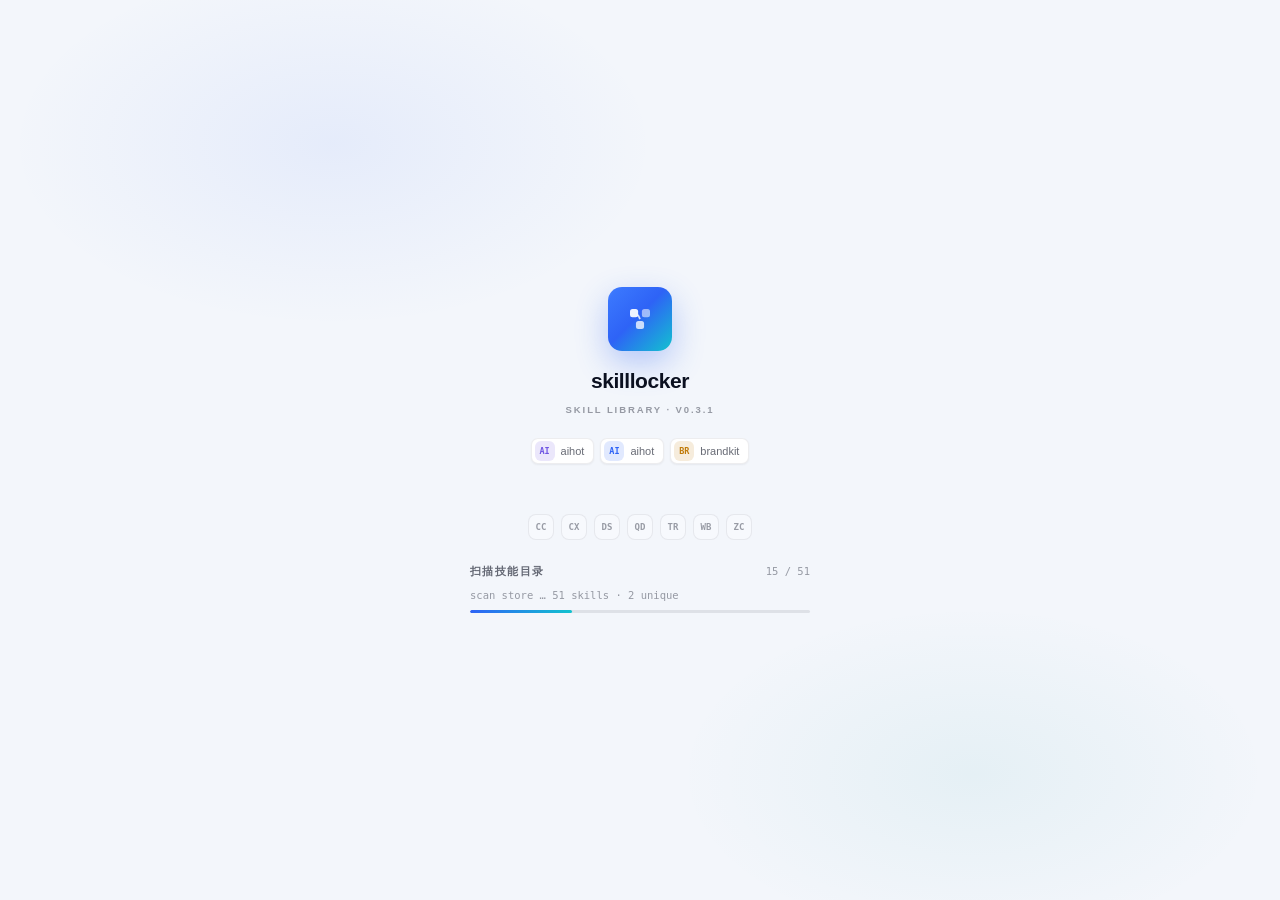
==== commit 3f52e928: "fix(first-run): 安装版首启空仓库给出「接管已有仓库 / 一键收编」引导，修掉共有 0 全是独有 Setup.exe 的数据目录是 %LOCALAPPDATA%\SkillLocker，" ====
--- a/ui/index.html
+++ b/ui/index.html
@@ -86,7 +86,7 @@
         </svg>
       </div>
       <div class="boot-word">skilllocker</div>
-      <div class="boot-eyebrow">SKILL LIBRARY · V0.3.0</div>
+      <div class="boot-eyebrow">SKILL LIBRARY · V0.3.1</div>
       <div class="boot-chips" aria-hidden="true"></div>
       <div class="boot-agents" aria-hidden="true"></div>
       <div class="boot-foot">
@@ -161,7 +161,7 @@
             <span>设置与数据</span>
             <kbd>⌘,</kbd>
           </button>
-          <div class="version">v0.3.0 · 快照 <span id="ver-scan">22:16</span></div>
+          <div class="version">v0.3.1 · 快照 <span id="ver-scan">22:16</span></div>
         </div>
       </aside>
 
@@ -223,6 +223,9 @@
           </div>
 
           <div class="crumb-bar" id="crumb-bar" hidden></div>
+
+          <!-- 首启引导：中央仓库为空时出现（接管已有仓库 / 一键收编 / 导入），由 app.js 渲染 -->
+          <div class="first-run" id="first-run" role="region" aria-label="首次启动引导" hidden></div>
 
           <div class="list-card" id="list-card">
             <div class="list-head" id="list-head">
@@ -288,7 +291,7 @@
         <span class="status-sep"></span>
         <span>扫描 <b id="sb-scan">22:16</b></span>
         <span class="status-sep"></span>
-        <span>v0.3.0</span>
+        <span>v0.3.1</span>
       </div>
     </footer>
 
--- a/ui/styles.css
+++ b/ui/styles.css
@@ -1064,10 +1064,11 @@
 .cover-bar { display: flex; align-items: center; gap: 2px; }
 .cover-seg { width: 9px; height: 7px; border-radius: 2px; background: var(--success); }
 .cover-seg.bad { background: var(--danger); }
-.cover-seg.none { background: var(--surface-3); }
+.cover-seg.none { background: var(--surface-3); box-shadow: inset 0 0 0 1px var(--line); }
 
 .cover-text { font-family: var(--display); font-size: 11.5px; color: var(--ink-2); white-space: nowrap; }
 .cover-text.bad { color: var(--danger); }
+.cover-text.is-partial { color: var(--warning); }
 
 .row-agent { display: flex; align-items: center; gap: 5px; min-width: 0; }
 .agent-chip {
@@ -1457,6 +1458,12 @@
 .cover-item.is-bad { border-color: color-mix(in srgb, var(--danger) 26%, transparent); background: var(--danger-soft); }
 .cover-item.is-bad b { background: color-mix(in srgb, var(--danger) 14%, transparent); color: var(--danger); }
 .cover-item.is-bad .icon { color: var(--danger); }
+.cover-item.is-missing { border-color: color-mix(in srgb, var(--ink-3) 16%, transparent); background: var(--surface-2); }
+.cover-item.is-missing b { background: var(--surface-3); color: var(--ink-3); }
+.cover-item.is-missing span { color: var(--ink-3); }
+.cover-item.is-missing .icon { color: var(--ink-3); }
+.cover-item.is-off { opacity: .55; }
+.cover-item.is-off .icon { color: var(--ink-3); }
 
 .divider { height: 1px; background: var(--line); margin: 14px 0; }
 
@@ -2517,3 +2524,87 @@
 
 #boot-error-retry:hover { filter: brightness(1.08); }
 #boot-error-retry:active { transform: translateY(1px); }
+
+/* ---------------------------------------------------------- 首启引导（空中央仓库） */
+/* 安装版首启的中央仓库天生是空的：共有 0、磁盘上的技能全落在独有看板。
+   面板就是共有看板内容区本身（列表与网格一起收起，见 app.js renderContent），
+   所以自己承担滚动与高度。 */
+.first-run[hidden] { display: none; }
+
+.first-run {
+  flex: 0 1 auto;
+  min-height: 0;
+  overflow: auto;
+  border-radius: 14px;
+  border: 1px solid color-mix(in srgb, var(--accent) 20%, var(--line));
+  background: linear-gradient(180deg,
+              color-mix(in srgb, var(--accent-soft) 55%, var(--surface)),
+              var(--surface) 62%);
+  box-shadow: var(--shadow-1);
+  padding: 16px 18px 18px;
+}
+
+.fr-head { display: flex; align-items: flex-start; gap: 12px; margin-bottom: 12px; }
+
+.fr-title { display: flex; flex-direction: column; gap: 5px; flex: 1; min-width: 0; }
+
+.fr-title b { font-size: 14px; font-weight: 650; color: var(--ink); }
+
+.fr-title span { font-size: 11.5px; line-height: 1.6; color: var(--ink-2); }
+
+.fr-dismiss {
+  flex: none;
+  width: 26px; height: 26px;
+  border: 1px solid transparent;
+  border-radius: 8px;
+  background: transparent;
+  color: var(--ink-3);
+  display: flex; align-items: center; justify-content: center;
+  cursor: pointer;
+  transition: background var(--fast), color var(--fast);
+}
+.fr-dismiss:hover { background: var(--surface-3); color: var(--ink); }
+
+.fr-opts { display: flex; flex-direction: column; gap: 9px; }
+
+.fr-opt {
+  display: flex;
+  align-items: center;
+  gap: 12px;
+  padding: 12px 13px;
+  border-radius: 12px;
+  border: 1px solid var(--line);
+  background: var(--surface);
+}
+
+.fr-opt-icon {
+  flex: none;
+  width: 34px; height: 34px;
+  border-radius: 10px;
+  background: var(--accent-soft);
+  color: var(--accent);
+  display: flex; align-items: center; justify-content: center;
+}
+.fr-opt-icon .icon { width: 17px; height: 17px; }
+
+.fr-opt-main { flex: 1; min-width: 0; display: flex; flex-direction: column; gap: 4px; }
+.fr-opt-main b { font-size: 12.5px; font-weight: 620; color: var(--ink); }
+.fr-opt-main span { font-size: 11px; line-height: 1.55; color: var(--ink-3); }
+
+.fr-opt code,
+.fr-title code {
+  font-family: var(--mono);
+  font-size: 10.5px;
+  padding: 1px 5px;
+  border-radius: 5px;
+  background: var(--surface-3);
+  color: var(--ink-2);
+  word-break: break-all;
+}
+
+.fr-opt .btn { flex: none; font-size: 11.5px; padding: 8px 16px; }
+
+/* 接管 / 收编执行中：按钮禁用并显示「处理中…」（后端 OPS_LOCK 串行，重复点击只会排队） */
+.first-run .btn:disabled,
+.fr-dismiss:disabled { opacity: .55; cursor: default; }
+.first-run .btn:disabled:hover { filter: none; }
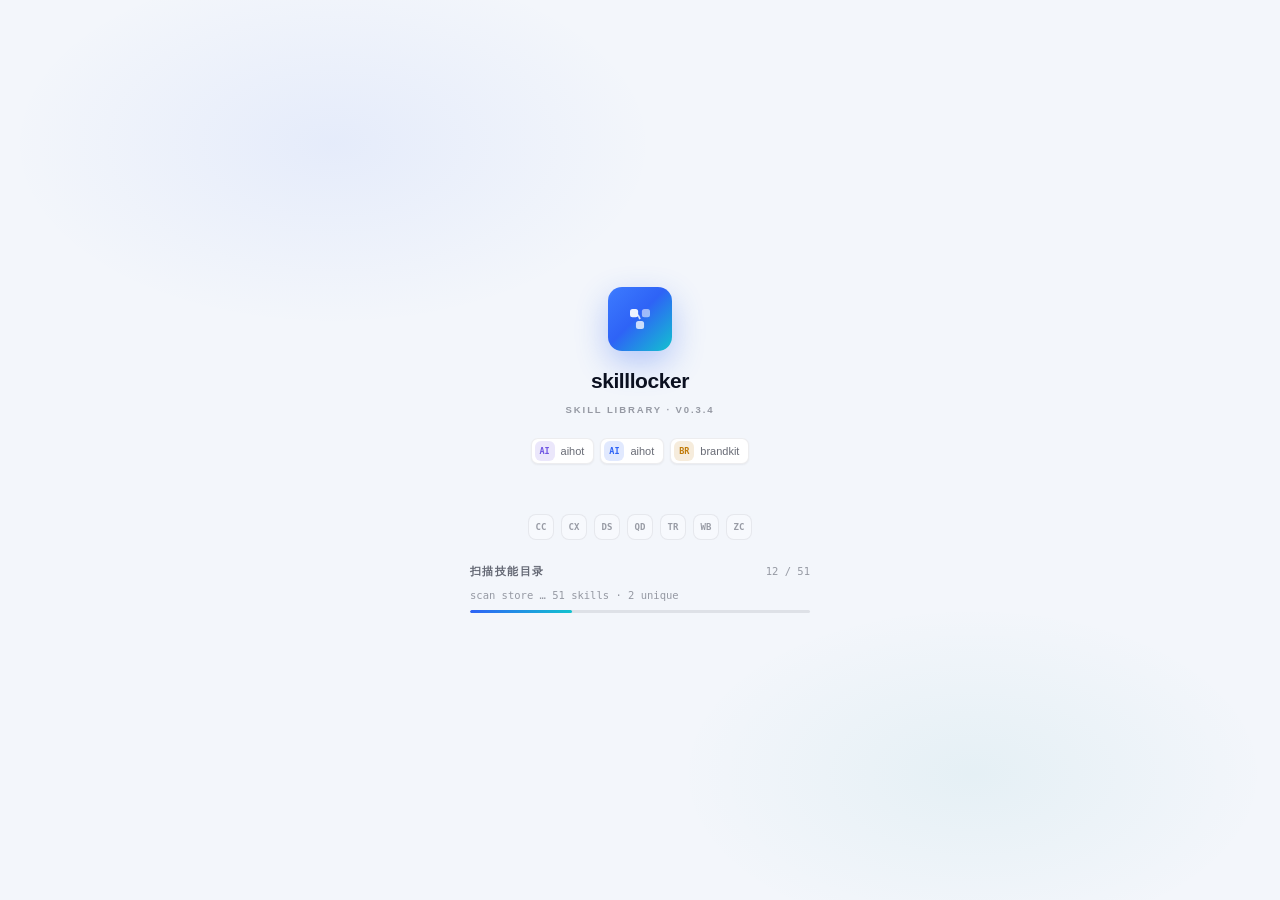
==== commit 547ac62d: "release: v0.3.4 首启不重叠全收 / 去重计数 / 冷启动加固 - 全新安装：各 agent 技能不重叠时也自动建库，不再出现「共有 0」 - 独有技能与首启面板按 (名字, 内容哈希)" ====
--- a/ui/index.html
+++ b/ui/index.html
@@ -86,7 +86,7 @@
         </svg>
       </div>
       <div class="boot-word">skilllocker</div>
-      <div class="boot-eyebrow">SKILL LIBRARY · V0.3.1</div>
+      <div class="boot-eyebrow">SKILL LIBRARY · V0.3.4</div>
       <div class="boot-chips" aria-hidden="true"></div>
       <div class="boot-agents" aria-hidden="true"></div>
       <div class="boot-foot">
@@ -161,7 +161,7 @@
             <span>设置与数据</span>
             <kbd>⌘,</kbd>
           </button>
-          <div class="version">v0.3.1 · 快照 <span id="ver-scan">22:16</span></div>
+          <div class="version">v0.3.4 · 快照 <span id="ver-scan">22:16</span></div>
         </div>
       </aside>
 
@@ -291,7 +291,7 @@
         <span class="status-sep"></span>
         <span>扫描 <b id="sb-scan">22:16</b></span>
         <span class="status-sep"></span>
-        <span>v0.3.1</span>
+        <span>v0.3.4</span>
       </div>
     </footer>
 
--- a/ui/styles.css
+++ b/ui/styles.css
@@ -1985,7 +1985,10 @@
 @keyframes modalIn { from { opacity: 0; transform: translateY(10px) scale(0.98); } to { opacity: 1; transform: translateY(0) scale(1); } }
 @keyframes toastIn { from { opacity: 0; transform: translateX(18px) scale(0.97); } to { opacity: 1; transform: translateX(0) scale(1); } }
 @keyframes toastOut { from { opacity: 1; transform: translateX(0); } to { opacity: 0; transform: translateX(18px); } }
-@keyframes rowIn { from { opacity: 0; transform: translateY(3px); } to { opacity: 1; transform: translateY(0); } }
+/* 只做位移，不做透明度：WebView2 在窗口被遮挡 / 启动瞬间可能把 CSS 动画
+   暂停在 0%，配合 animation-fill-mode:both 会让整列表永远看不见（计数有、
+   行空白）。装饰动画不能决定内容可见性。 */
+@keyframes rowIn { from { transform: translateY(3px); } to { transform: translateY(0); } }
 
 .row { animation: rowIn 220ms var(--ease) both; }
 .row.no-anim { animation: none; }
@@ -2608,3 +2611,27 @@
 .first-run .btn:disabled,
 .fr-dismiss:disabled { opacity: .55; cursor: default; }
 .first-run .btn:disabled:hover { filter: none; }
+
+/* 自动建库后的单行提示条：共有看板已可用，只提示还有独有技能可补收 */
+.first-run.is-strip {
+  display: flex;
+  align-items: center;
+  gap: 12px;
+  padding: 10px 12px 10px 14px;
+  border-radius: 12px;
+  border-color: var(--line);
+  background: var(--surface);
+}
+.fr-strip-main { display: flex; align-items: center; gap: 10px; flex: 1; min-width: 0; }
+.fr-strip-main > .icon { flex: none; width: 18px; height: 18px; color: var(--success); }
+.fr-strip-main > div { display: flex; flex-direction: column; gap: 2px; min-width: 0; }
+.fr-strip-main b { font-size: 12px; font-weight: 620; color: var(--ink); }
+.fr-strip-main span { font-size: 11px; line-height: 1.5; color: var(--ink-3); }
+.fr-strip-actions { display: flex; align-items: center; gap: 4px; flex: none; }
+.fr-seed-note {
+  display: flex; align-items: flex-start; gap: 8px;
+  margin: 0 0 10px; padding: 8px 10px;
+  border-radius: 9px; background: var(--surface-3);
+  font-size: 11px; line-height: 1.55; color: var(--ink-2);
+}
+.fr-seed-note .icon { flex: none; width: 14px; height: 14px; margin-top: 1px; color: var(--accent); }
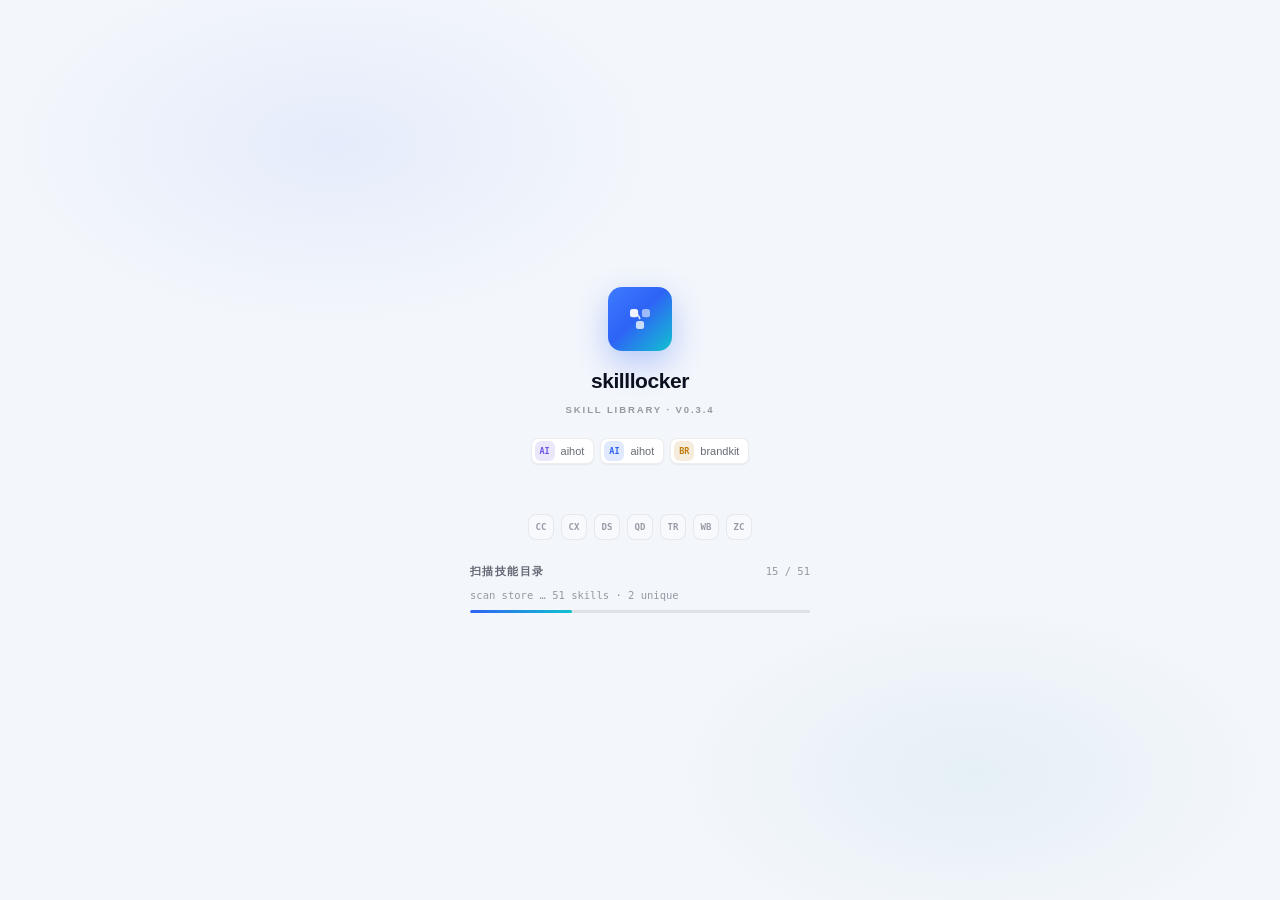
==== commit b5edd302: "fix(isolation): 验收实例不得改动用户 agent 目录，加 isolated 闸门 + 界面角标 v0.3.5 安装版验收实测踩过：验收脚本只把 config 的 store 钉到临时" ====
--- a/ui/index.html
+++ b/ui/index.html
@@ -54,6 +54,7 @@
 
       <div class="title-actions">
         <span class="local-pill"><i></i>LOCAL</span>
+        <span class="iso-pill" id="iso-pill" hidden><i></i>隔离模式</span>
         <button class="icon-btn" id="theme-toggle" title="切换深色模式" aria-label="切换深色模式">
           <svg class="icon" aria-hidden="true"><use href="#i-moon"></use></svg>
         </button>
--- a/ui/styles.css
+++ b/ui/styles.css
@@ -330,6 +330,32 @@
   background: var(--success);
   box-shadow: 0 0 0 2px var(--success-soft);
 }
+
+/* 隔离模式角标：安装包验收 / 冒烟跑起来时常驻标题栏。这个实例的中央仓库是
+   临时占位仓库，界面上的「共有 / 独有」数字全都不属于用户真库，必须一眼可辨。 */
+.iso-pill {
+  height: 20px;
+  padding: 0 7px;
+  display: flex;
+  align-items: center;
+  gap: 5px;
+  border-radius: 9px;
+  border: 1px solid var(--warning);
+  background: var(--warning-soft);
+  color: var(--warning);
+  font-size: 10px;
+  letter-spacing: 0.06em;
+  margin-right: 6px;
+}
+
+.iso-pill i {
+  width: 5px;
+  height: 5px;
+  border-radius: 50%;
+  background: var(--warning);
+}
+
+.iso-pill[hidden] { display: none; }
 
 .win-controls { display: flex; height: var(--titlebar-h); margin-left: 6px; }
 /* 桌面端：三键盖在缩放手柄之上，避免点关闭按钮时误触右上角缩放 */
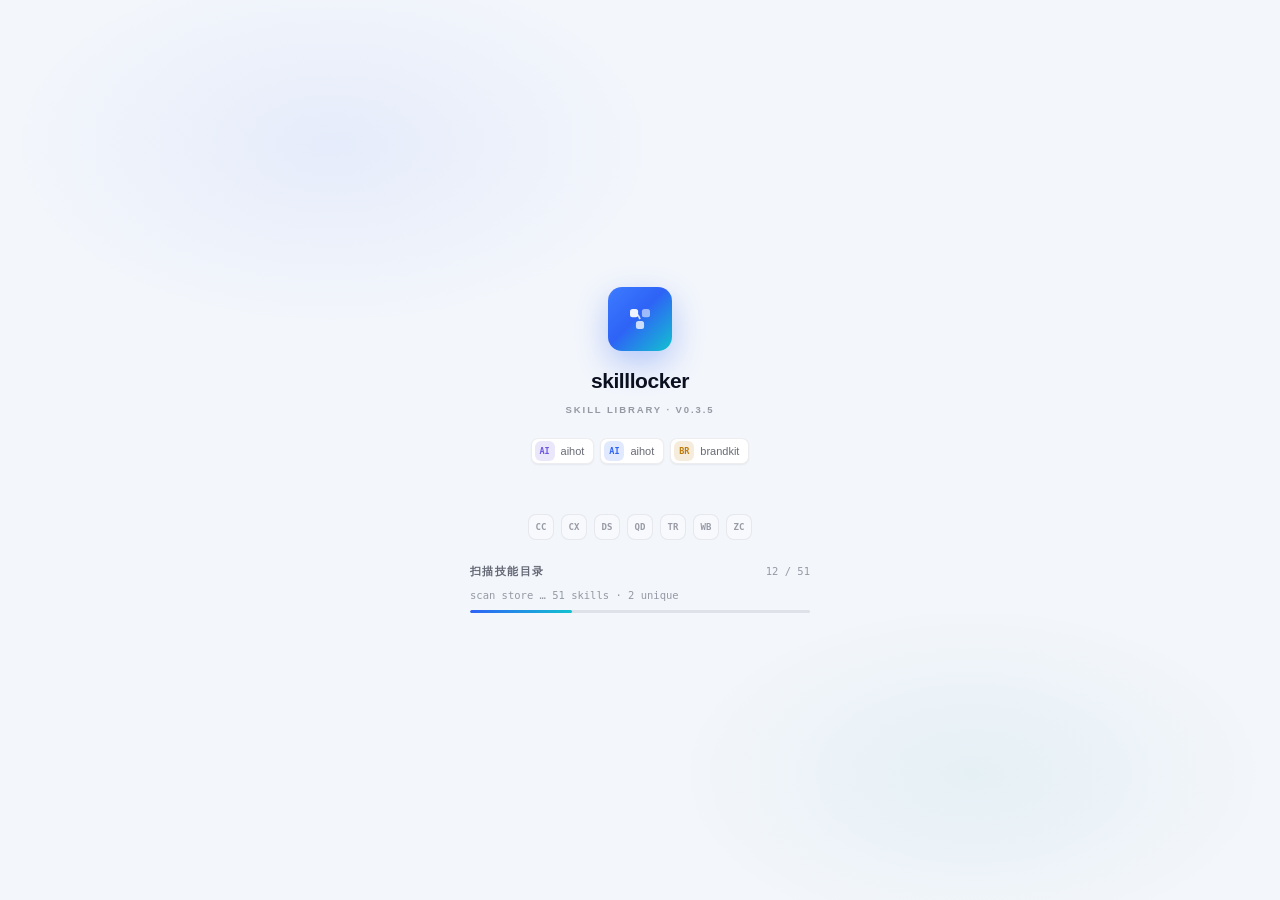
==== commit 038b5bc3: "chore(release): 版本号对齐已构建的 v0.3.5 安装包 另一条会话为 v0.3.5 打包时改的四处版本号（APP_VERSION、启动页 eyebrow、侧栏与 状态栏版本、原型快照" ====
--- a/ui/index.html
+++ b/ui/index.html
@@ -87,7 +87,7 @@
         </svg>
       </div>
       <div class="boot-word">skilllocker</div>
-      <div class="boot-eyebrow">SKILL LIBRARY · V0.3.4</div>
+      <div class="boot-eyebrow">SKILL LIBRARY · V0.3.5</div>
       <div class="boot-chips" aria-hidden="true"></div>
       <div class="boot-agents" aria-hidden="true"></div>
       <div class="boot-foot">
@@ -162,7 +162,7 @@
             <span>设置与数据</span>
             <kbd>⌘,</kbd>
           </button>
-          <div class="version">v0.3.4 · 快照 <span id="ver-scan">22:16</span></div>
+          <div class="version">v0.3.5 · 快照 <span id="ver-scan">22:16</span></div>
         </div>
       </aside>
 
@@ -292,7 +292,7 @@
         <span class="status-sep"></span>
         <span>扫描 <b id="sb-scan">22:16</b></span>
         <span class="status-sep"></span>
-        <span>v0.3.4</span>
+        <span>v0.3.5</span>
       </div>
     </footer>
 
